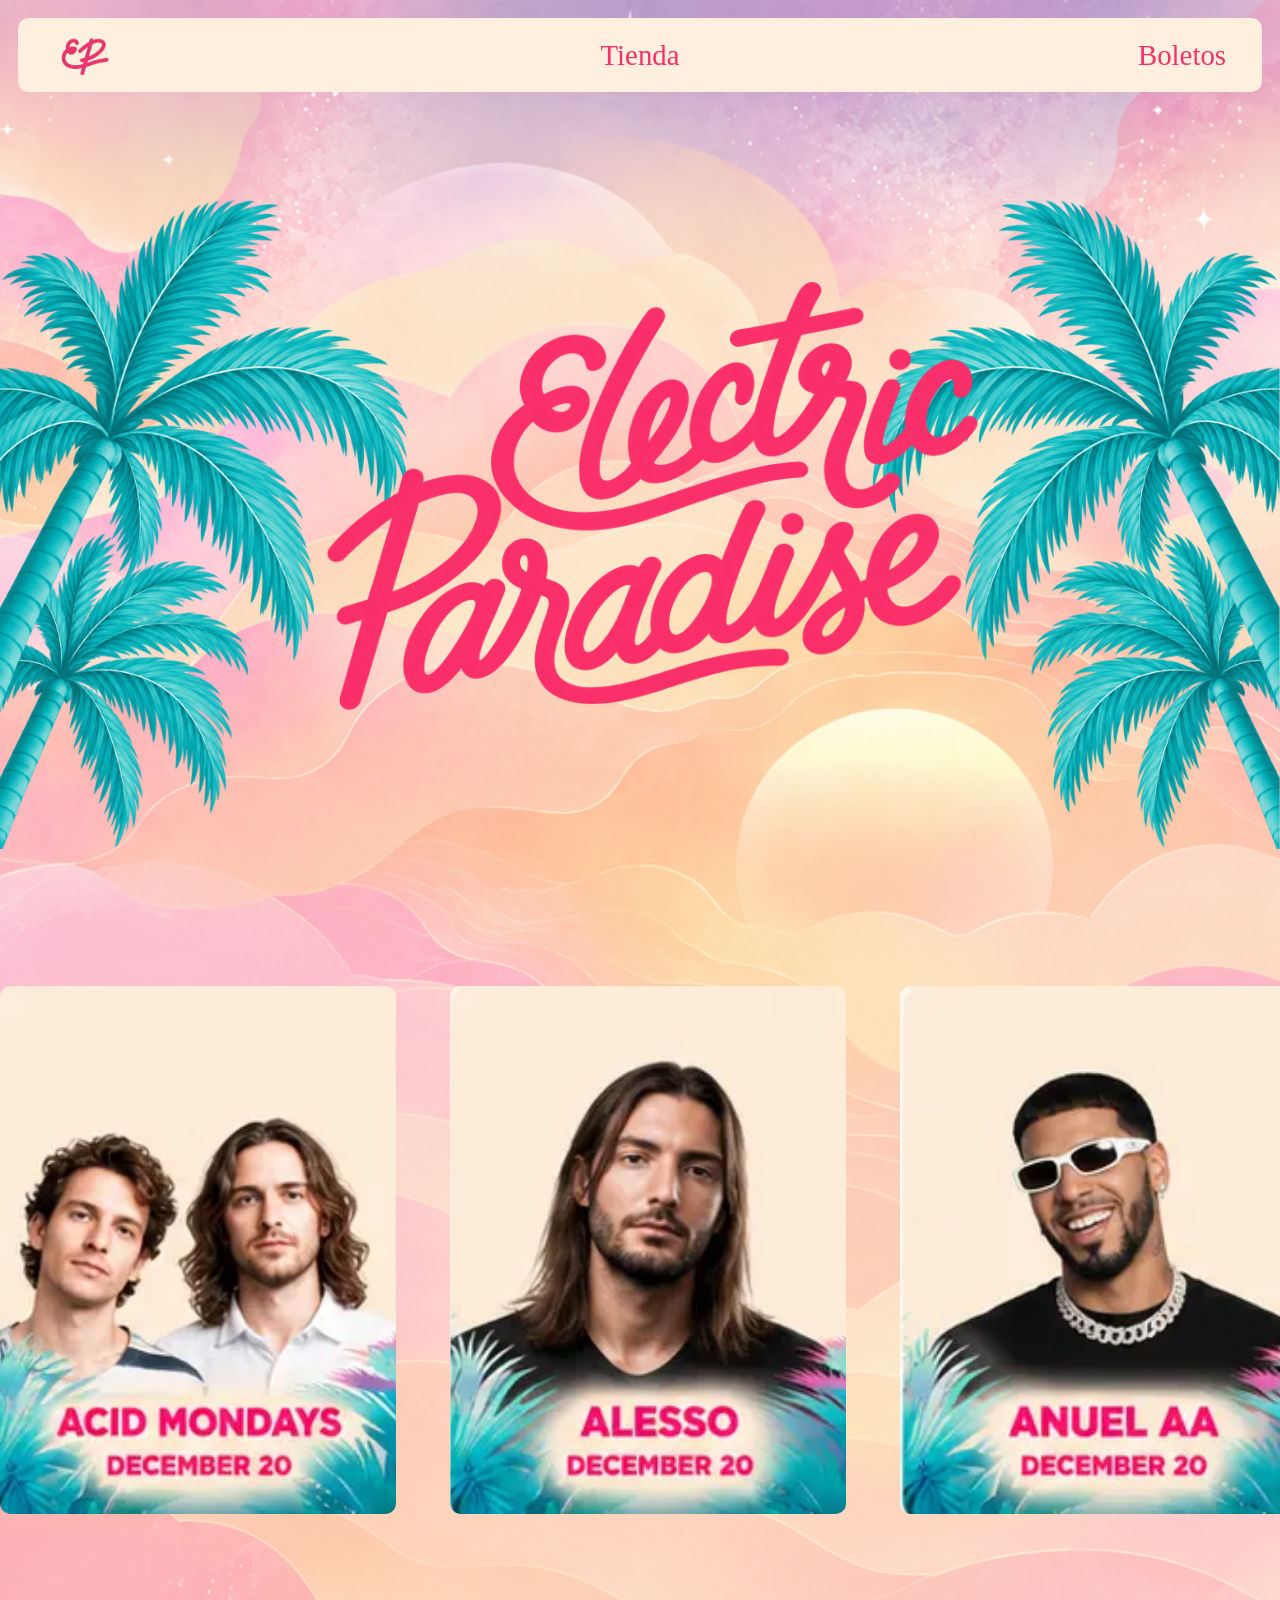
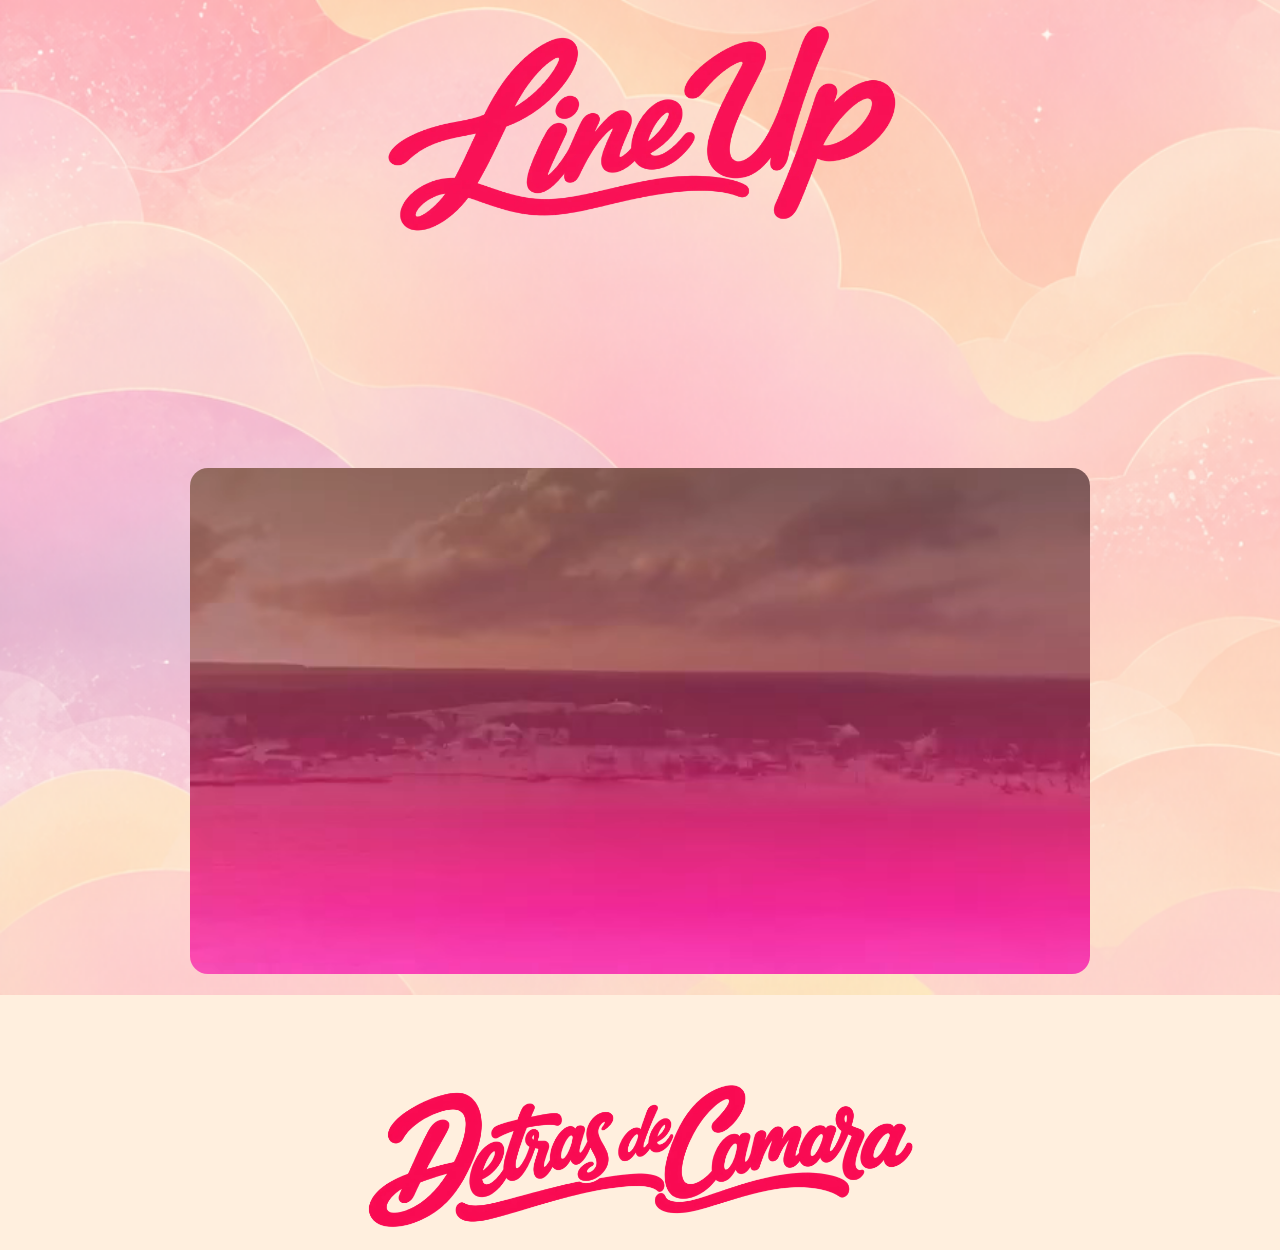
==== index.html @ 41ca97d3 "centre mas el navbar" ====
<!DOCTYPE html>
<html lang="en">
<head>
    <meta charset="UTF-8">
    <meta name="viewport" content="width=device-width, initial-scale=1.0">
    <title>Home</title>
    <link rel="stylesheet" href="CSS/style.css">
</head>
<body>

    <!-- FONDO -->
     <img class="fondo" src="MEDIA/IMG/Fondo-largo_E.P..webp" alt="">

    <!-- NAVBAR -->
    <header>
        <!-- LOGO -->
         <a class="ILOGO" href="#">
            <img src="MEDIA/IMG/Isologo_E.P.webp" alt="Electric Paradise">
         </a>

         <nav>
            <ul>
                <li class="centro"><a href="tienda.html">Tienda</a></li>
                <li><a href="#">Boletos</a></li>
            </ul>
         </nav>
    </header>

    <main>
        <section class="HERO">
            <img class="palmera izquierda" src="MEDIA/IMG/Palmeritas_hero.webp" alt="">
            <img class="palmera derecha" src="MEDIA/IMG/Palmeritas_hero.webp" alt="">
            <h1>
                <img src="MEDIA/IMG/Logo_E.P..webp" alt="">
            </h1>
        </section>
        
        <!-- CARRUSEL DE ARTISTAS -->
        <section class="carrusel">
            <div class="cinta">
                <img src="MEDIA/IMG/Artistas/Acid_Mondays.webp" alt="">
                <img src="MEDIA/IMG/Artistas/Alesso.webp" alt="">
                <img src="MEDIA/IMG/Artistas/Anuel_AA.webp" alt="">
                <img src="MEDIA/IMG/Artistas/Davide_Squillace.webp" alt="">
                <img src="MEDIA/IMG/Artistas/Maluma.webp" alt="">
        
                <img src="MEDIA/IMG/Artistas/Acid_Mondays.webp" alt="">
                <img src="MEDIA/IMG/Artistas/Alesso.webp" alt="">
                <img src="MEDIA/IMG/Artistas/Anuel_AA.webp" alt="">
                <img src="MEDIA/IMG/Artistas/Davide_Squillace.webp" alt="">
                <img src="MEDIA/IMG/Artistas/Maluma.webp" alt="">
            </div>
        </section>

        <section class="line-up">
            <h2>
                <img class="titulo" src="MEDIA/IMG/Line-Up_E.P..webp" alt="">
            </h2>
        </section>

        <div class="detras">
            <video autoplay muted loop playsinline src="MEDIA/VID/Detras_Camara.webm"></video>
        </div>

        <div class="DetrasCamara">
            <h2>
                <img class="titulo" src="MEDIA/IMG/Detras de camara_E.webp" alt="">
            </h2>
        </div>

    </main>

    <footer>

    </footer>



    
</body>
</html>
---- CSS/style.css ----
* {
    margin: 0;
    padding: 0;
    box-sizing: border-box;
    font-size: 18px;
}


@font-face {
    font-family: Chewy;
    src: url(/Users/gabrielaalvarez/Desktop/WEB/Electric_Paradise/TIPO/Chewy-Regular.ttf);
}

:root {
    --color-principal: #F9306A;
    --color-selec: #D30540;
    --color-fondo: #FFEFDE;
    --color-segundo: #CFEDDE;
    --color-tercer: #5EB6B4;
    --tipo-texto: Chewy;
    --espacio: 7rem;
}

body {
    background-color: var(--color-fondo);
}

/* NAVBAR */

a {
    text-decoration: none;
}

ul {
    list-style: none;
}

header {
    display: flex;
    justify-content: space-between;
    align-items: center;
    padding: 0.4rem 2rem;
    background-color: var(--color-fondo);
    border-radius: 0.6rem;
    margin: 1rem;
    position: relative;
    z-index: 10;
}

.ILOGO img {
    width: 60px;
    height: auto;
    display: block;
    transition: 0.3s;
}

.ILOGO:hover img {
    transform: scale(1.1);
}


nav ul {
    display: flex;
}

.centro {
    position: absolute;
    left: 50%;
    transform: translateX(-50%);
}


nav a {
    font-family: var(--tipo-texto);
    color: var(--color-principal);
    font-size: 1.6rem;
    transition: 0.3s;
}


nav a:hover {
    color: var(--color-selec);
}

/* HOME */

/* FONDO */

.fondo {
    position: absolute;
    top: 0;
    left: 0;
    width: 100%;
    height: auto;
    z-index: -1;
}

/* HERO */


/* logo */
.HERO {
    position: relative;
    padding: 8rem 1rem;
}

.HERO h1 {
    position: relative;
    z-index: 2;
}

.HERO img {
    display: block;
    width: 40rem;
    max-width: 100%;
    height: auto;
    margin: 0 auto;
    transition: 0.3s;

}

.HERO h1 img:hover {
    transform: scale(1.1);
}

/* palmeras */
.HERO .palmera {
    position: absolute;
    top: 5rem;
    width: 32%;
    height: auto;
    pointer-events: none;
    z-index: 0;
}

.izquierda {
    left: 0;
}

.derecha {
    right: 0;
    transform: scaleX(-1);
}

/* CARRUSEL */

.carrusel {
    overflow: hidden;
    padding: 6rem 0;
}

.cinta {
    display: flex;
    width: max-content;
    animation: girar 30s linear infinite;
}

.cinta img {
    width: 22rem;
    aspect-ratio: 3 / 4;
    object-fit: cover;
    border-radius: 0.6rem;
    margin-right: 3rem;
    transition: transform 0.3s ease, box-shadow 0.3s ease;
    cursor: pointer;
}

.cinta img:hover {
    transform: scale(1.1);
    box-shadow: 0 0.8rem 1.5rem rgba(0, 0, 0, 0.25);
    position: relative;
    z-index: 1;
}


@keyframes girar {
    from {
        transform: translateX(0);
    }
    to {
        transform: translateX(-50%);
    }
}

/* LINE-UP */

.lineup {
    padding: 4rem 2rem;
}

.titulo {
    display: block;
    width: 31rem;
    max-width: 100%;
    height: auto;
    margin: 0 auto;
}

/* DETRAS DE CAMARA */

.detras {
    display: flex;
    padding-top: 13rem;
    justify-content: center;
}

.detras video {
    width: 50rem;
    border-radius: 1rem;
    object-fit: cover;

}

.DetrasCamara {
    padding-top: 5rem;
}

/* TIENDA */

.degradado {
    position: relative;
    overflow: hidden;
    background: linear-gradient(
        to bottom,
        var(--color-fondo) 0%,
        var(--color-segundo) 20%,
        var(--color-tercer) 100%
    );
    padding: 22rem 2rem 8rem;

}

.HERO-tienda {
    padding: 9rem 1rem 0rem;
}

.HERO-tienda img {
    display: block;
    width: 50rem;
    max-width: 100%;
    height: auto;
    margin: 0 auto;
}


/* GALERIA DE PRODUCTOS */

.productos {
    /* padding-top: 15rem; */
}

.galeria {
    display: flex;
    flex-wrap: wrap;
    gap: var(--espacio);
    max-width: 65rem;
    margin: 0 auto;
    position: relative;
    z-index: 1;
    padding-top: 7rem;
}

.galeria img {
    width: calc((100% - var(--espacio)) / 2);
    aspect-ratio: 1 / 1;
    object-fit: contain;
    background-color: white;
    padding: 0.5rem;
    border-radius: 0.6rem;
    transition: transform 0.3s ease, box-shadow 0.3s ease;
}

.galeria img:hover {
    transform: scale(1.05);
    box-shadow: 0 0.8rem 1.5rem rgba(0, 0, 0, 0.2);
}

.espuma {
    position: absolute;
    top: 0;
    left: 0;
    width: 100%;
    height: auto;
    transform: rotate(-4deg) scale(1.3);
    animation: olas 2.5s ease-in-out infinite alternate;
}

@keyframes olas {
    from {
        transform: translateY(0) rotate(-4deg) scale(1.3);
    }
    to {
        transform: translateY(4rem) rotate(-4deg) scale(1.3);
    }
}

.burbuja {
    position: absolute;
    height: auto;
    z-index: 2;
    pointer-events: none;
    animation: latir 0.5s ease-in-out infinite alternate;
}

@keyframes latir {
    from {
        transform: scale(1);
    }
    to {
        transform: scale(1.1);
    }
}

.grande { width: 8rem; }
.chica  { width: 4rem; }
.mini   { width: 3rem; }

.b1  { top: 15%; left: 3%; }
.b2  { top: 25%; left: 39%; }
.b3  { top: 29%; left: 50%; }
.b4  { top: 45%; left: 5%; }
.b5  { top: 43%; left: 87%; }
.b6  { top: 59%; left: 42%; }
.b7  { top: 61%; left: 19%; }
.b8  { top: 62%; left: 5%; }
.b9  { top: 79%; left: 75%; }
.b10 { top: 80%; left: 84%; }
.b11 { top: 94%; left: 5%; }
.b12 { top: 96%; left: 19%; }
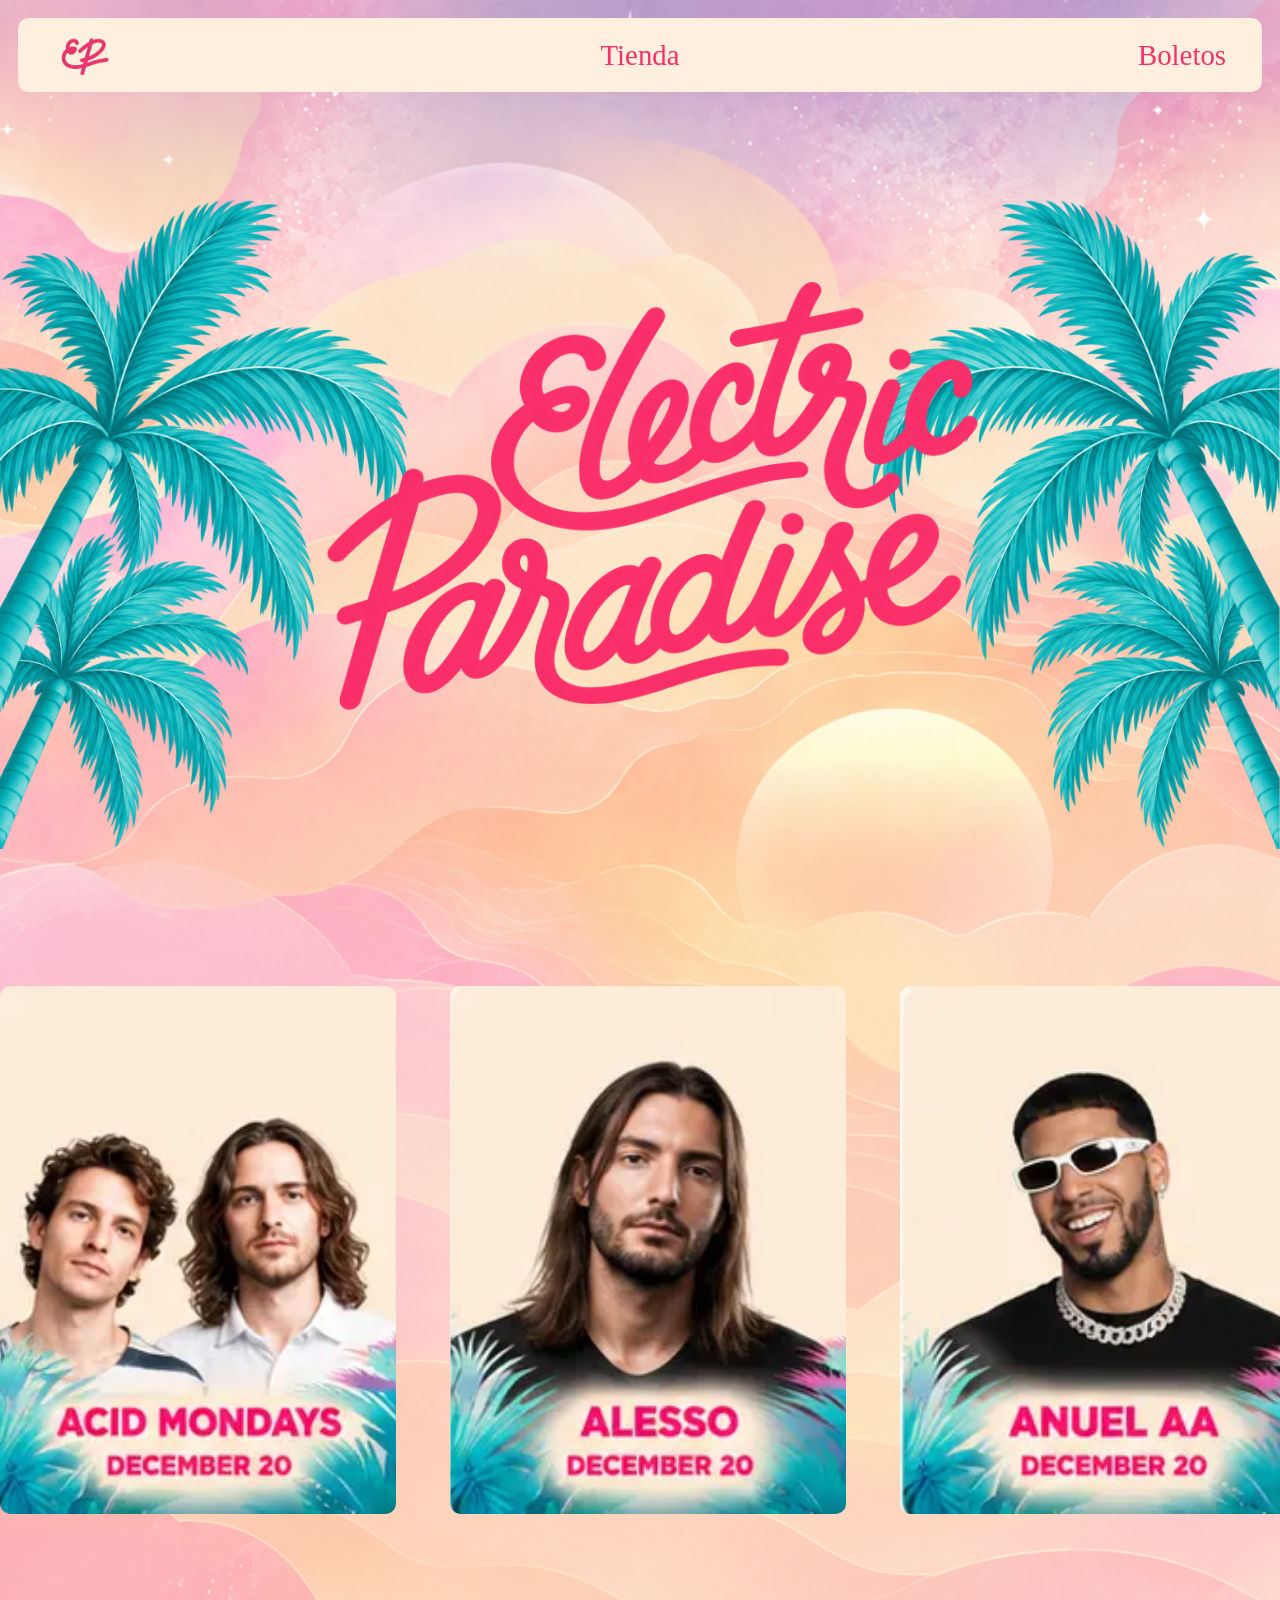
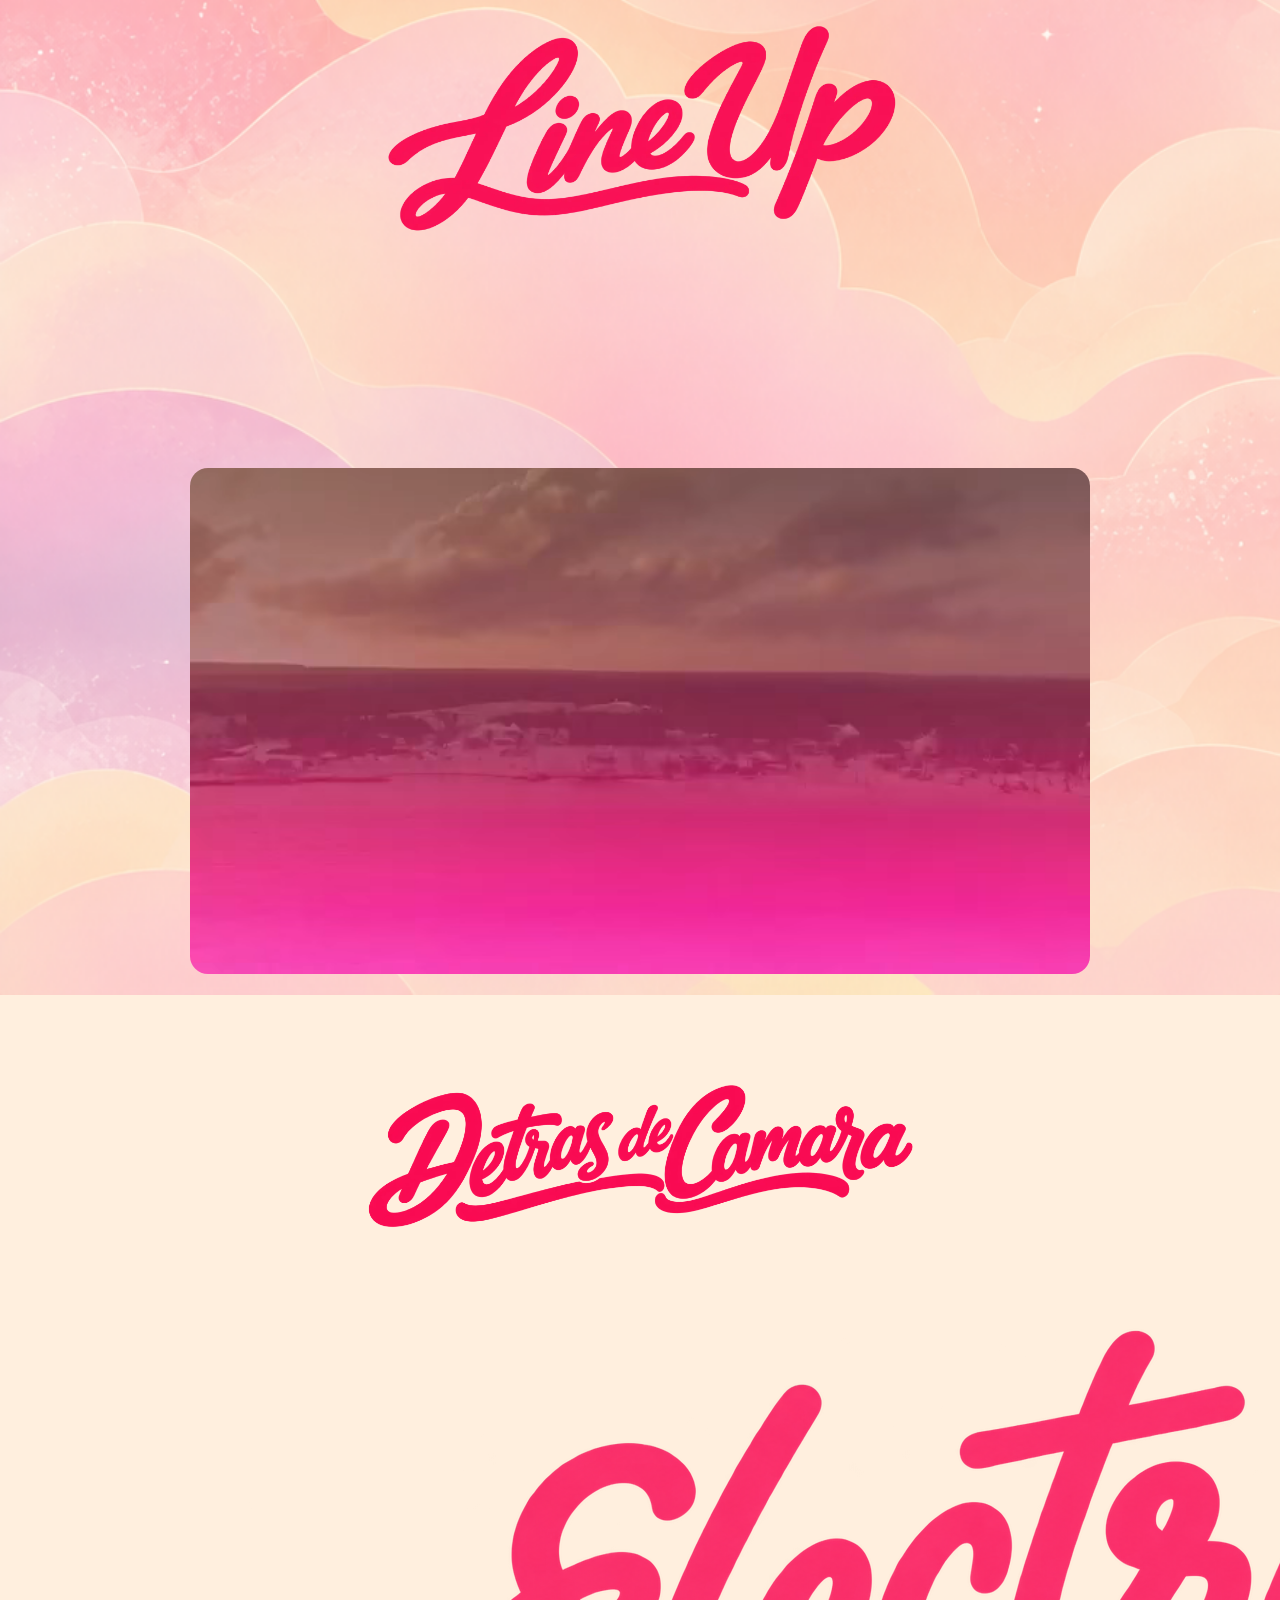
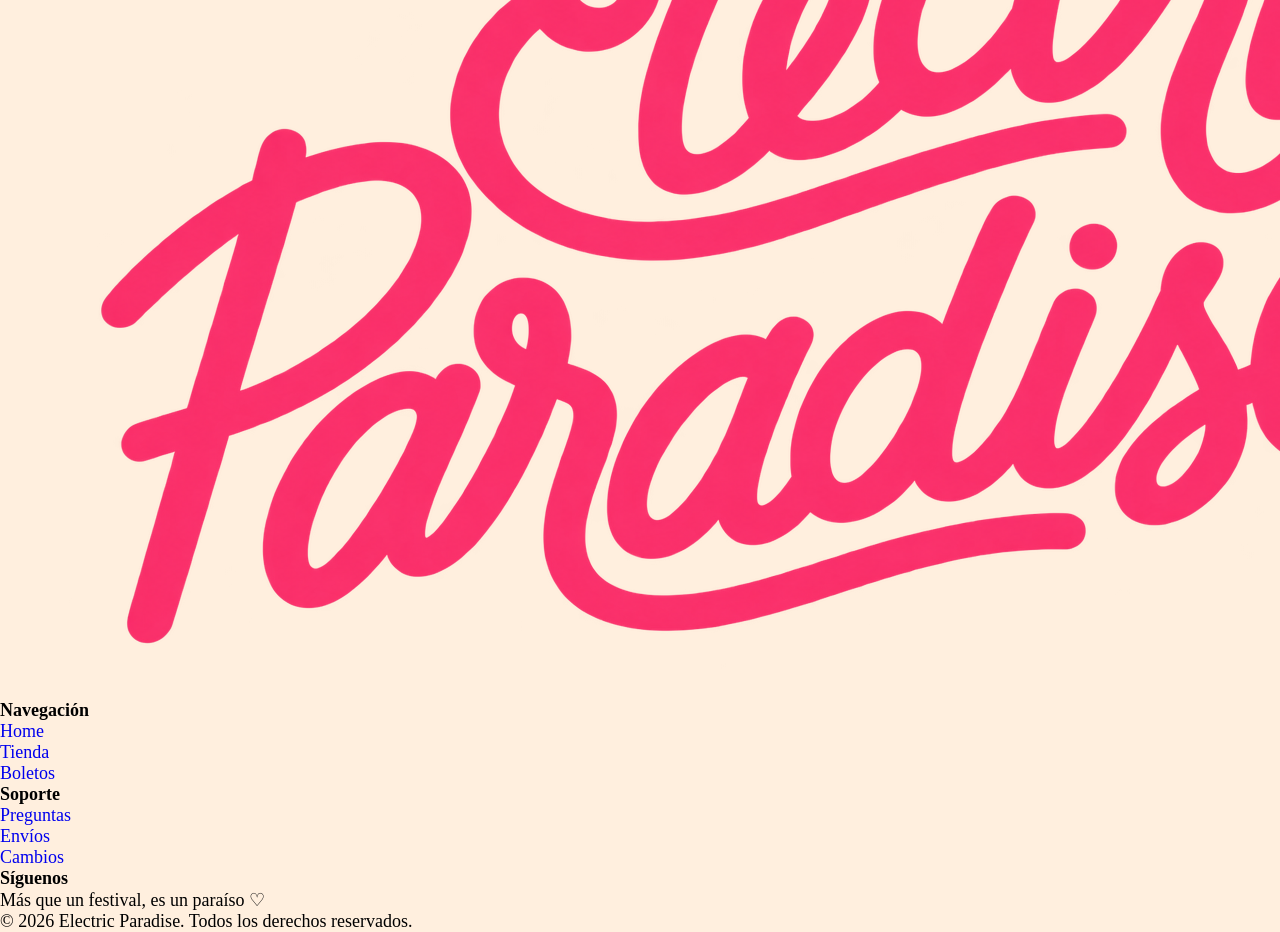
==== commit e07d90e4: "html del footer" ====
--- a/index.html
+++ b/index.html
@@ -70,8 +70,47 @@
 
     </main>
 
+    <!-- FOOTER -->
     <footer>
+        <div class="footer-p">
+            <img class="palmera izquierda" src="MEDIA/IMG/Palmera.webp" alt="">
+            <img class="palmera derecha" src="MEDIA/IMG/Palmera.webp" alt="">
 
+            <div class="footer-cont">
+                <img class="footer-logo" src="MEDIA/IMG/Logo_E.P..webp" alt="Electric Paradise">
+
+                <div class="columna">
+                    <h3>Navegación</h3>
+                    <ul>
+                        <li><a href="index.html">Home</a></li>
+                        <li><a href="tienda.html">Tienda</a></li>
+                        <li><a href="#">Boletos</a></li>
+                    </ul>
+                </div>
+
+                <div class="columna">
+                    <h3>Soporte</h3>
+                    <ul>
+                        <li><a href="#">Preguntas</a></li>
+                        <li><a href="#">Envíos</a></li>
+                        <li><a href="#">Cambios</a></li>
+                    </ul>
+                </div>
+
+                <div class="columna">
+                    <h3>Síguenos</h3>
+                    <div class="redes">
+                        <a href="#" aria-label="Instagram"></a>
+                        <a href="#" aria-label="TikTok"></a>
+                        <a href="#" aria-label="Facebook"></a>
+                        <a href="#" aria-label="YouTube"></a>
+                    </div>
+                    <p class="frase">Más que un festival, es un paraíso ♡</p>
+                </div>
+            </div>
+        </div>
+
+        <p class="copyright">© 2026 Electric Paradise. Todos los derechos reservados.</p>
     </footer>
 
 
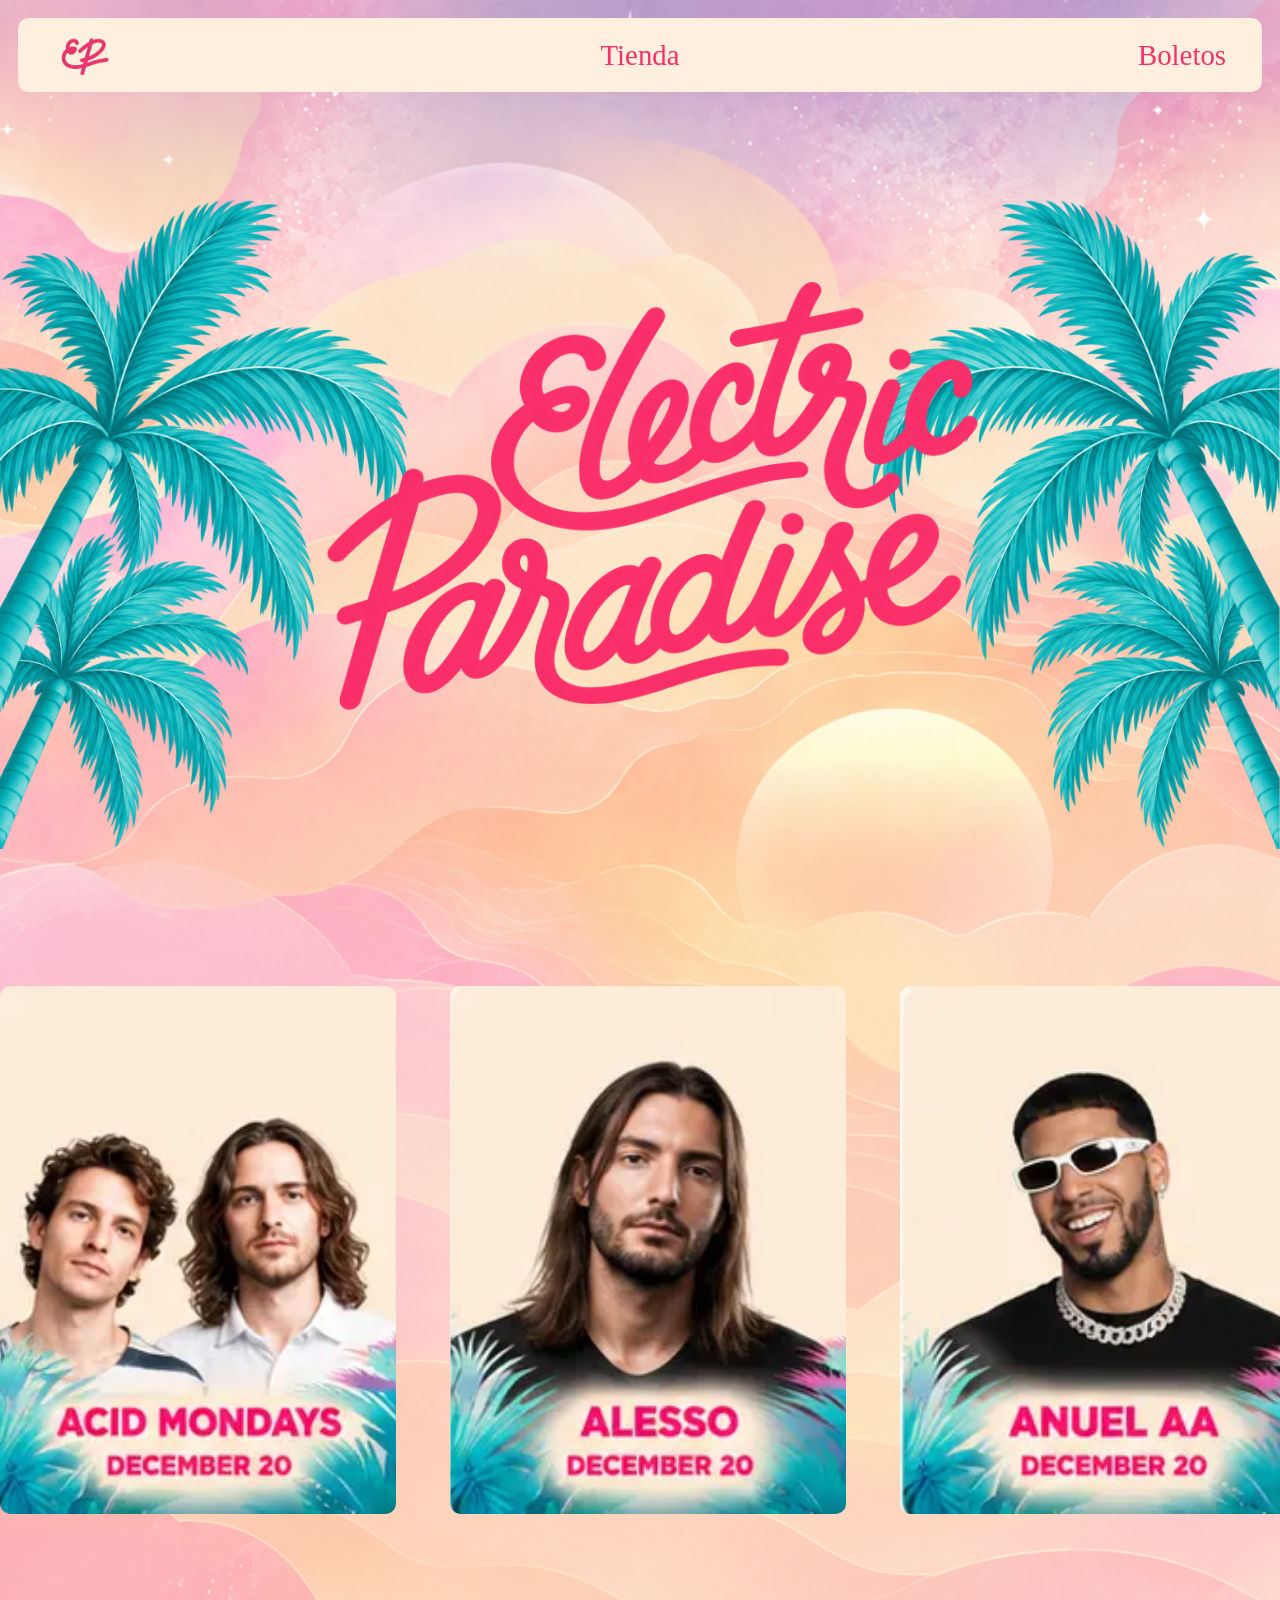
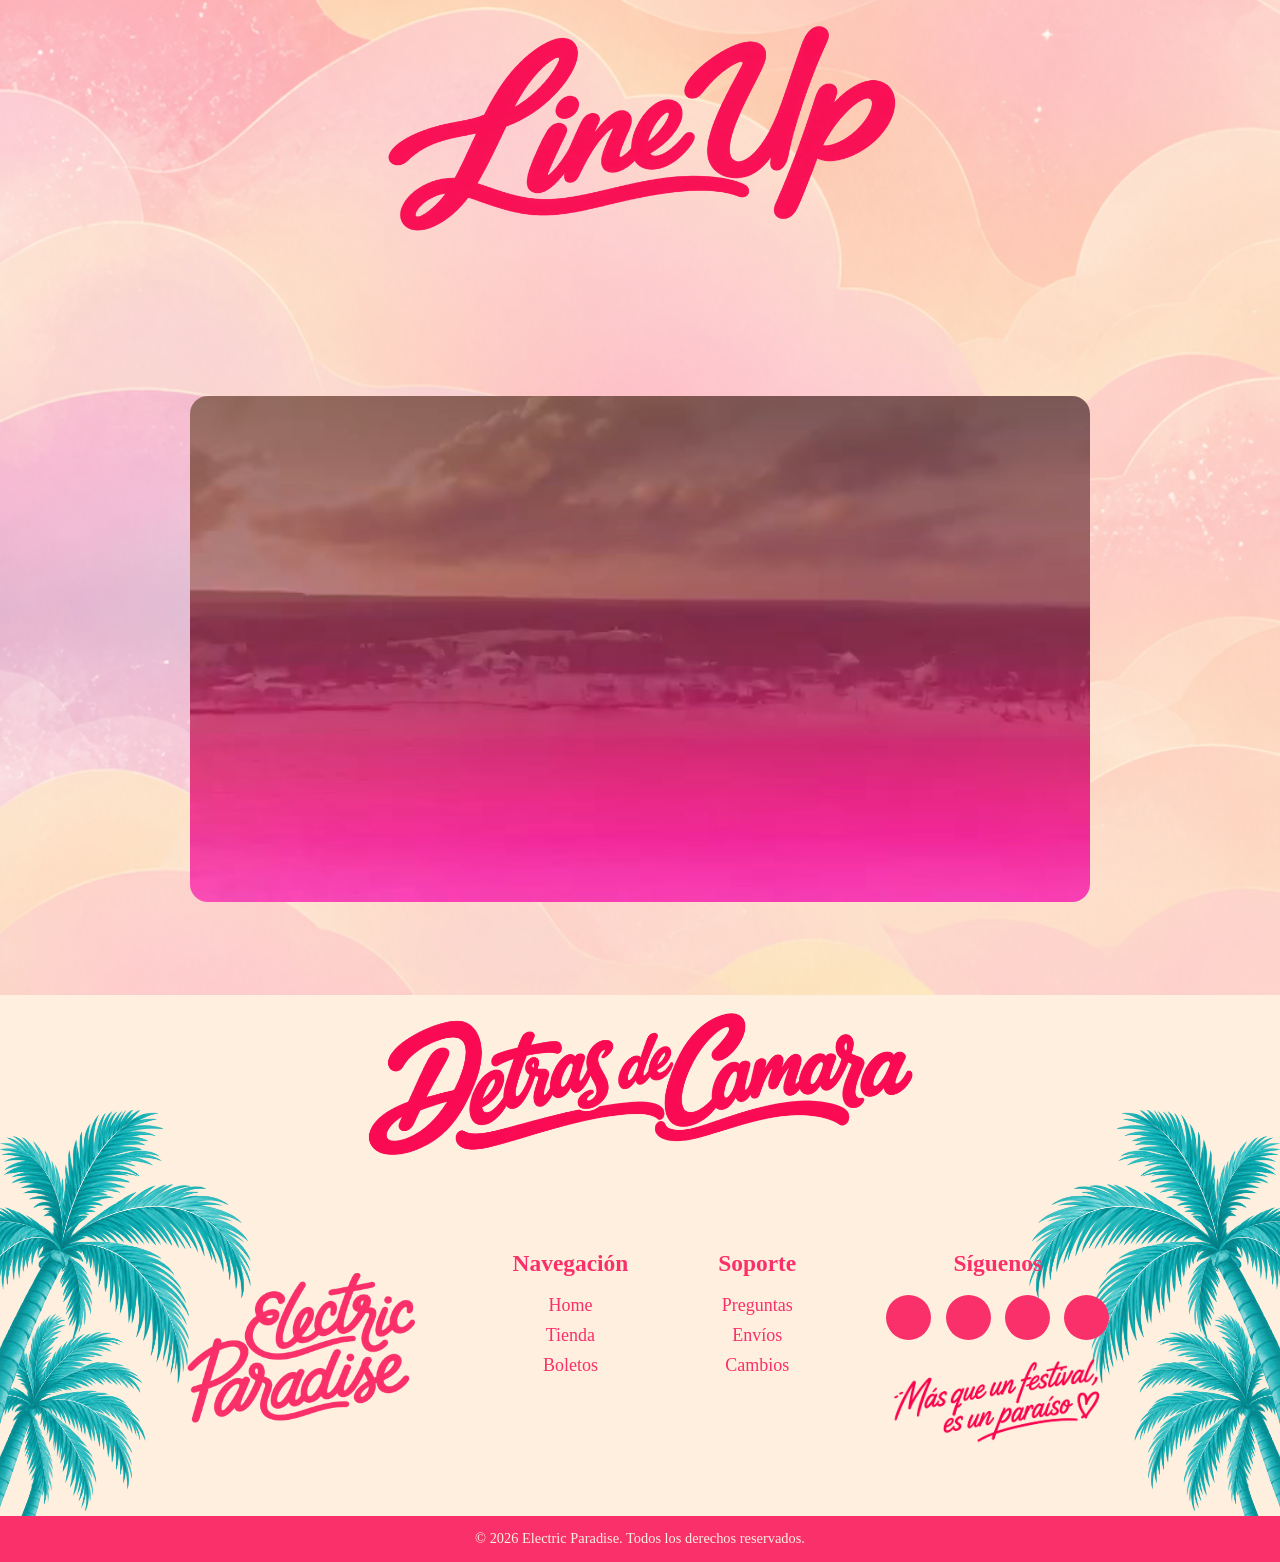
==== commit a21dc462: "Fin del footer" ====
--- a/index.html
+++ b/index.html
@@ -73,8 +73,8 @@
     <!-- FOOTER -->
     <footer>
         <div class="footer-p">
-            <img class="palmera izquierda" src="MEDIA/IMG/Palmera.webp" alt="">
-            <img class="palmera derecha" src="MEDIA/IMG/Palmera.webp" alt="">
+            <img class="palmera izquierda" src="MEDIA/IMG/Palmeritas_footer.webp" alt="">
+            <img class="palmera derecha" src="MEDIA/IMG/Palmeritas_footer.webp" alt="">
 
             <div class="footer-cont">
                 <img class="footer-logo" src="MEDIA/IMG/Logo_E.P..webp" alt="Electric Paradise">
@@ -100,12 +100,12 @@
                 <div class="columna">
                     <h3>Síguenos</h3>
                     <div class="redes">
-                        <a href="#" aria-label="Instagram"></a>
-                        <a href="#" aria-label="TikTok"></a>
-                        <a href="#" aria-label="Facebook"></a>
-                        <a href="#" aria-label="YouTube"></a>
+                        <a href="MEDIA/IMG/Iconos_E.P./Instagram.webp" aria-label="Instagram"></a>
+                        <a href="MEDIA/IMG/Iconos_E.P./TikTok.webp" aria-label="TikTok"></a>
+                        <a href="MEDIA/IMG/Iconos_E.P./Spotify.webp" aria-label="Spotify"></a>
+                        <a href="MEDIA/IMG/Iconos_E.P./YouTube.webp" aria-label="YouTube"></a>
                     </div>
-                    <p class="frase">Más que un festival, es un paraíso ♡</p>
+                    <img class="frase" src="MEDIA/IMG/Footer_frase.webp" alt="Más que un festival, es un paraíso">
                 </div>
             </div>
         </div>
--- a/CSS/style.css
+++ b/CSS/style.css
@@ -200,7 +200,7 @@
 
 .detras {
     display: flex;
-    padding-top: 13rem;
+    padding-top: 9rem;
     justify-content: center;
 }
 
@@ -213,6 +213,111 @@
 
 .DetrasCamara {
     padding-top: 5rem;
+}
+
+/* FOOTER */
+
+.footer-p {
+    position: relative;
+    background-color: var(--color-fondo);
+}
+
+footer .palmera {
+    position: absolute;
+    bottom: 0;
+    width: 20%;
+    height: auto;
+    pointer-events: none;
+}
+
+.footer-cont {
+    position: relative;
+    z-index: 1;
+    display: flex;
+    justify-content: center;
+    align-items: flex-start;
+    gap: 5rem;
+    padding: 4rem 2rem;
+}
+
+.footer-logo {
+    width: 14rem;
+    height: auto;
+    align-self: center;
+}
+
+.columna {
+    text-align: center;
+}
+
+.columna h3 {
+    font-family: var(--tipo-texto);
+    color: var(--color-principal);
+    font-size: 1.3rem;
+    margin-bottom: 1rem;
+}
+
+.columna ul {
+    display: flex;
+    flex-direction: column;
+    gap: 0.5rem;
+}
+
+.columna a {
+    font-family: var(--tipo-texto);
+    color: var(--color-principal);
+    font-size: 1rem;
+    transition: 0.3s;
+}
+
+.columna a:hover {
+    color: var(--color-selec);
+}
+
+/* REDES */
+
+.redes {
+    display: flex;
+    justify-content: center;
+    gap: 0.8rem;
+    margin-bottom: 1rem;
+}
+
+.redes a {
+    display: flex;
+    justify-content: center;
+    align-items: center;
+    width: 2.5rem;
+    height: 2.5rem;
+    border-radius: 50%;
+    background-color: var(--color-principal);
+    transition: transform 0.3s ease;
+}
+
+.redes a:hover {
+    transform: scale(1.1);
+}
+
+.redes img {
+    width: 55%;
+    height: 55%;
+    object-fit: contain;
+}
+
+.frase {
+    display: block;
+    width: 12rem;
+    height: auto;
+    margin: 0 auto;
+}
+
+.copyright {
+    background-color: var(--color-principal);
+    color: var(--color-fondo);
+    text-align: center;
+    padding: 0.8rem;
+    font-family: var(--tipo-texto);
+    font-size: 0.8rem;
 }
 
 /* TIENDA */
@@ -331,3 +436,4 @@
 
 
 
+
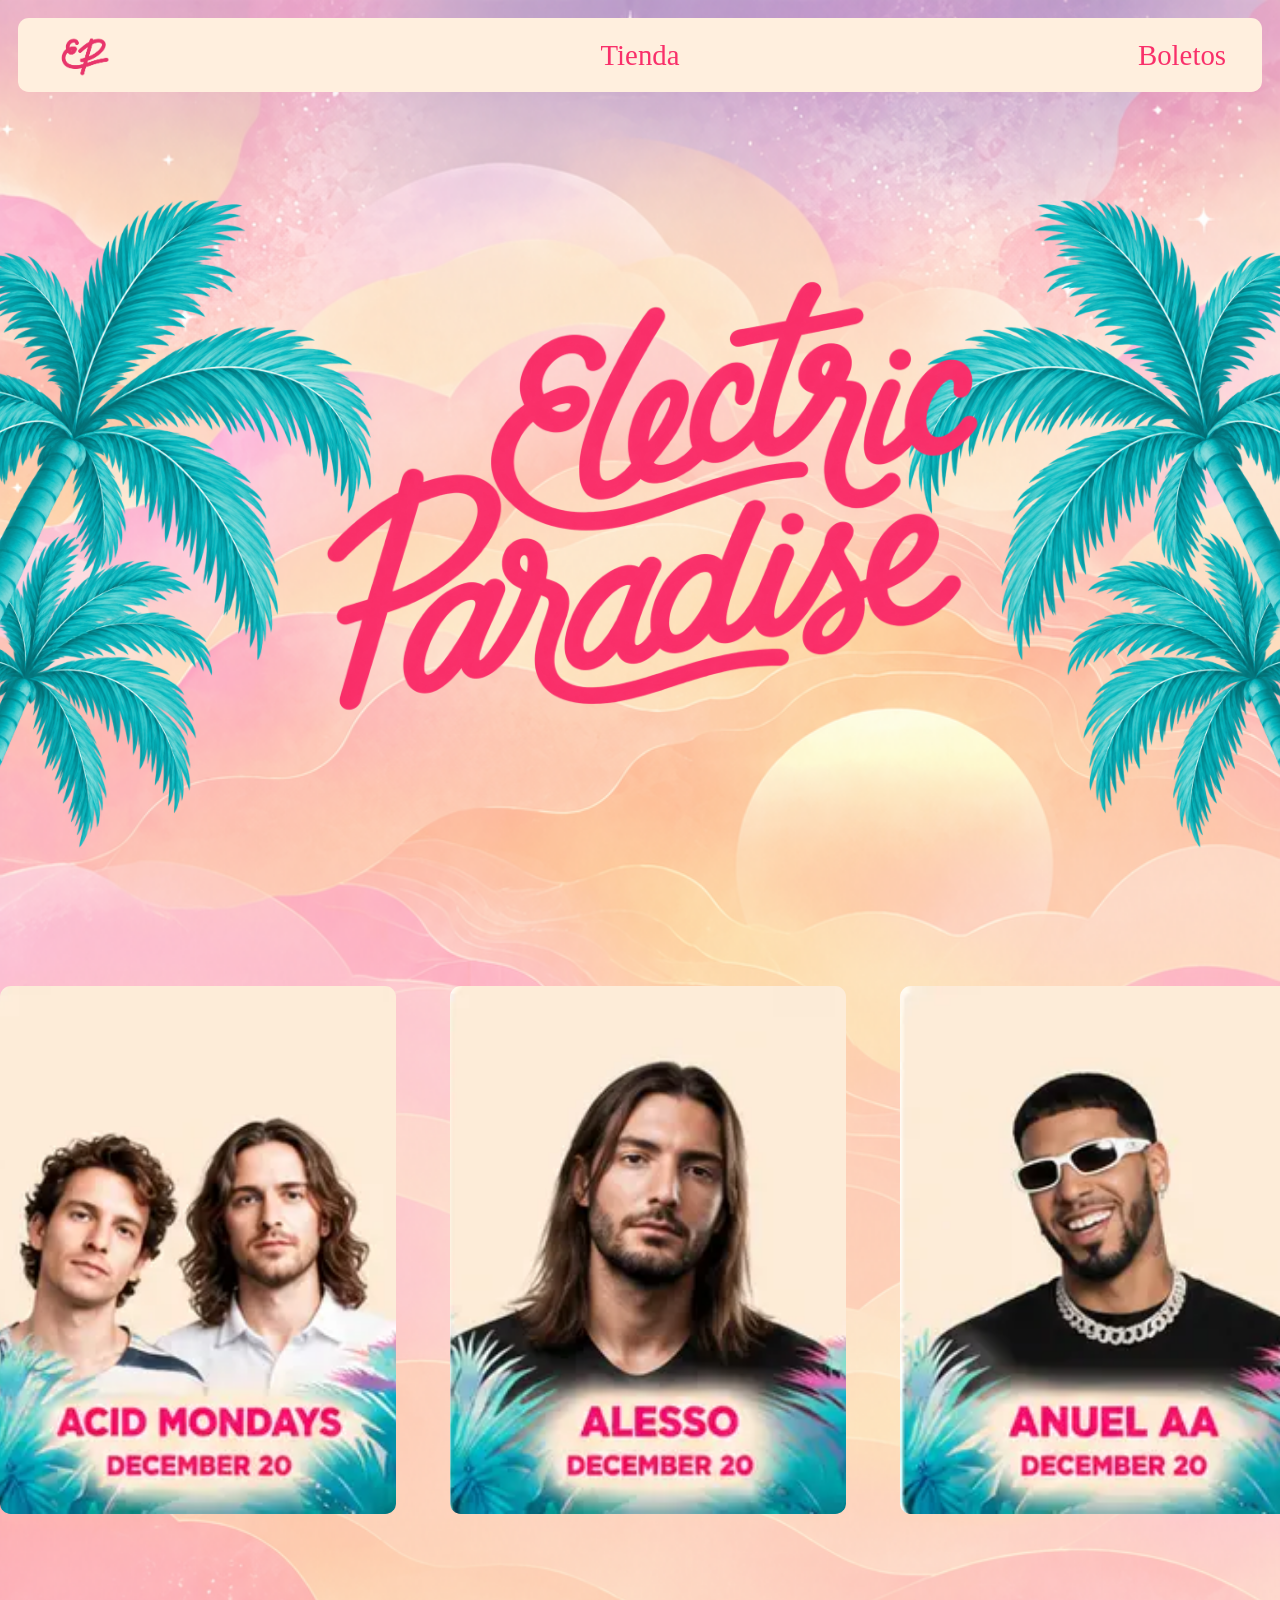
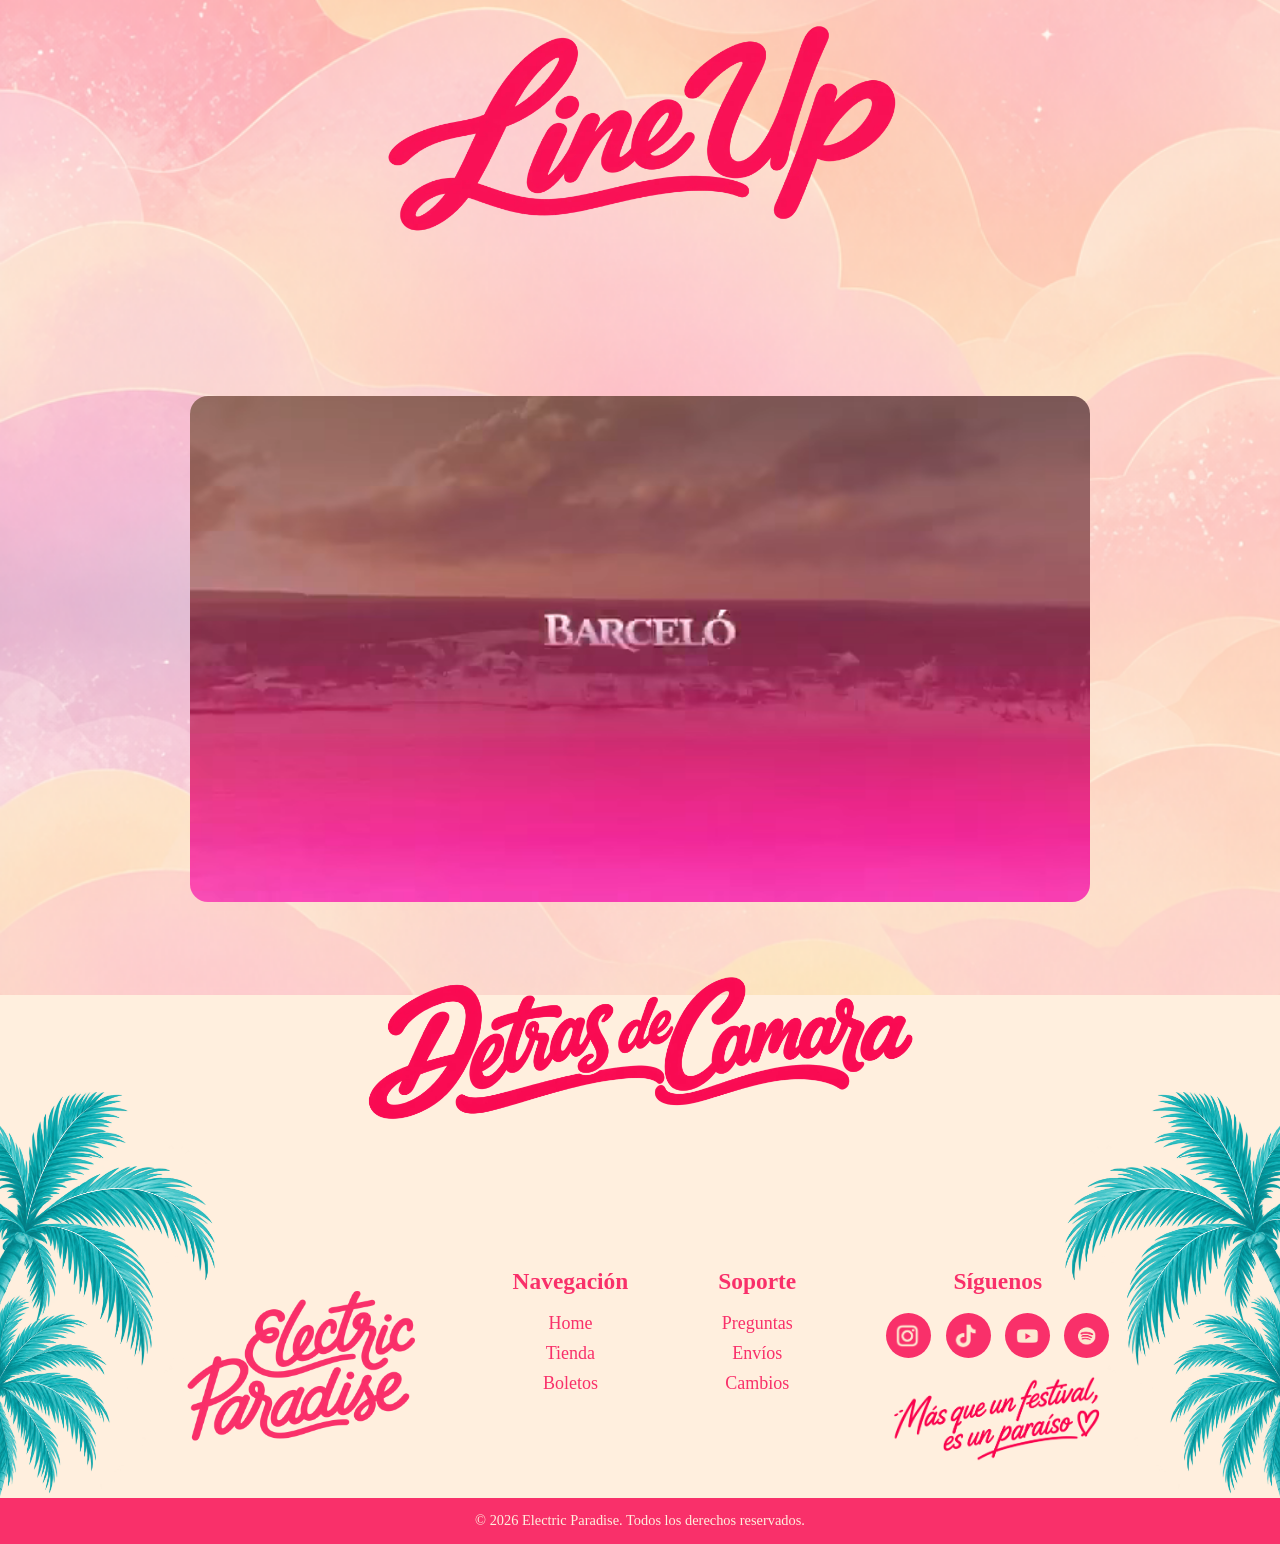
==== commit 7d15ff13: "creacion del html" ====
--- a/index.html
+++ b/index.html
@@ -21,7 +21,7 @@
          <nav>
             <ul>
                 <li class="centro"><a href="tienda.html">Tienda</a></li>
-                <li><a href="#">Boletos</a></li>
+                <li><a href="boletos.html">Boletos</a></li>
             </ul>
          </nav>
     </header>
@@ -100,10 +100,18 @@
                 <div class="columna">
                     <h3>Síguenos</h3>
                     <div class="redes">
-                        <a href="MEDIA/IMG/Iconos_E.P./Instagram.webp" aria-label="Instagram"></a>
-                        <a href="MEDIA/IMG/Iconos_E.P./TikTok.webp" aria-label="TikTok"></a>
-                        <a href="MEDIA/IMG/Iconos_E.P./Spotify.webp" aria-label="Spotify"></a>
-                        <a href="MEDIA/IMG/Iconos_E.P./YouTube.webp" aria-label="YouTube"></a>
+                        <a href="">
+                            <img src="MEDIA/IMG/Iconos_E.P./Instagram.webp" alt="">
+                        </a>                        
+                        <a href="">
+                            <img src="MEDIA/IMG/Iconos_E.P./TikTok.webp" alt="">
+                        </a>                        
+                        <a href="">
+                            <img src="MEDIA/IMG/Iconos_E.P./YouTube.webp" alt="">
+                        </a>
+                        <a href="">
+                            <img src="MEDIA/IMG/Iconos_E.P./Spotify.webp" alt="">
+                        </a>
                     </div>
                     <img class="frase" src="MEDIA/IMG/Footer_frase.webp" alt="Más que un festival, es un paraíso">
                 </div>
--- a/CSS/style.css
+++ b/CSS/style.css
@@ -133,13 +133,37 @@
     z-index: 0;
 }
 
+/* .palmera{
+
+} */
+
 .izquierda {
-    left: 0;
+    left: -2rem;
+    animation: mecer-izq 2s ease-in-out infinite alternate;
 }
 
 .derecha {
-    right: 0;
+    right: -2rem;
     transform: scaleX(-1);
+    animation: mecer-der 2s ease-in-out infinite alternate;
+}
+
+@keyframes mecer-izq {
+    from {
+        transform: rotate(-2deg);
+    }
+    to {
+        transform: rotate(2deg);
+    }
+}
+
+@keyframes mecer-der {
+    from {
+        transform: scaleX(-1) rotate(-2deg);
+    }
+    to {
+        transform: scaleX(-1) rotate(2deg);
+    }
 }
 
 /* CARRUSEL */
@@ -212,7 +236,8 @@
 }
 
 .DetrasCamara {
-    padding-top: 5rem;
+    padding-top: 3rem;
+    padding-bottom: 3rem;
 }
 
 /* FOOTER */
@@ -237,7 +262,9 @@
     justify-content: center;
     align-items: flex-start;
     gap: 5rem;
-    padding: 4rem 2rem;
+    /* padding: 4rem 2rem; */
+    padding-top: 4rem;
+    padding-bottom: 2rem;
 }
 
 .footer-logo {
@@ -299,8 +326,8 @@
 }
 
 .redes img {
-    width: 55%;
-    height: 55%;
+    width: 75%;
+    height: 75%;
     object-fit: contain;
 }
 
@@ -321,6 +348,20 @@
 }
 
 /* TIENDA */
+
+/* HEADER */
+
+.header-tienda {
+    background-color: var(--color-principal);
+}
+
+.header-tienda nav a {
+    color: var(--color-fondo);
+}
+
+.header-tienda nav a:hover {
+    color: white;
+}
 
 .degradado {
     position: relative;
@@ -433,7 +474,18 @@
 .b11 { top: 94%; left: 5%; }
 .b12 { top: 96%; left: 19%; }
 
-
-
-
-
+/* BOLETOS */
+
+.fondo-boletos {
+    position: absolute;
+    top: 0;
+    left: 0;
+    width: 100%;
+    height: 100%;
+    z-index: -1;
+}
+
+
+
+
+
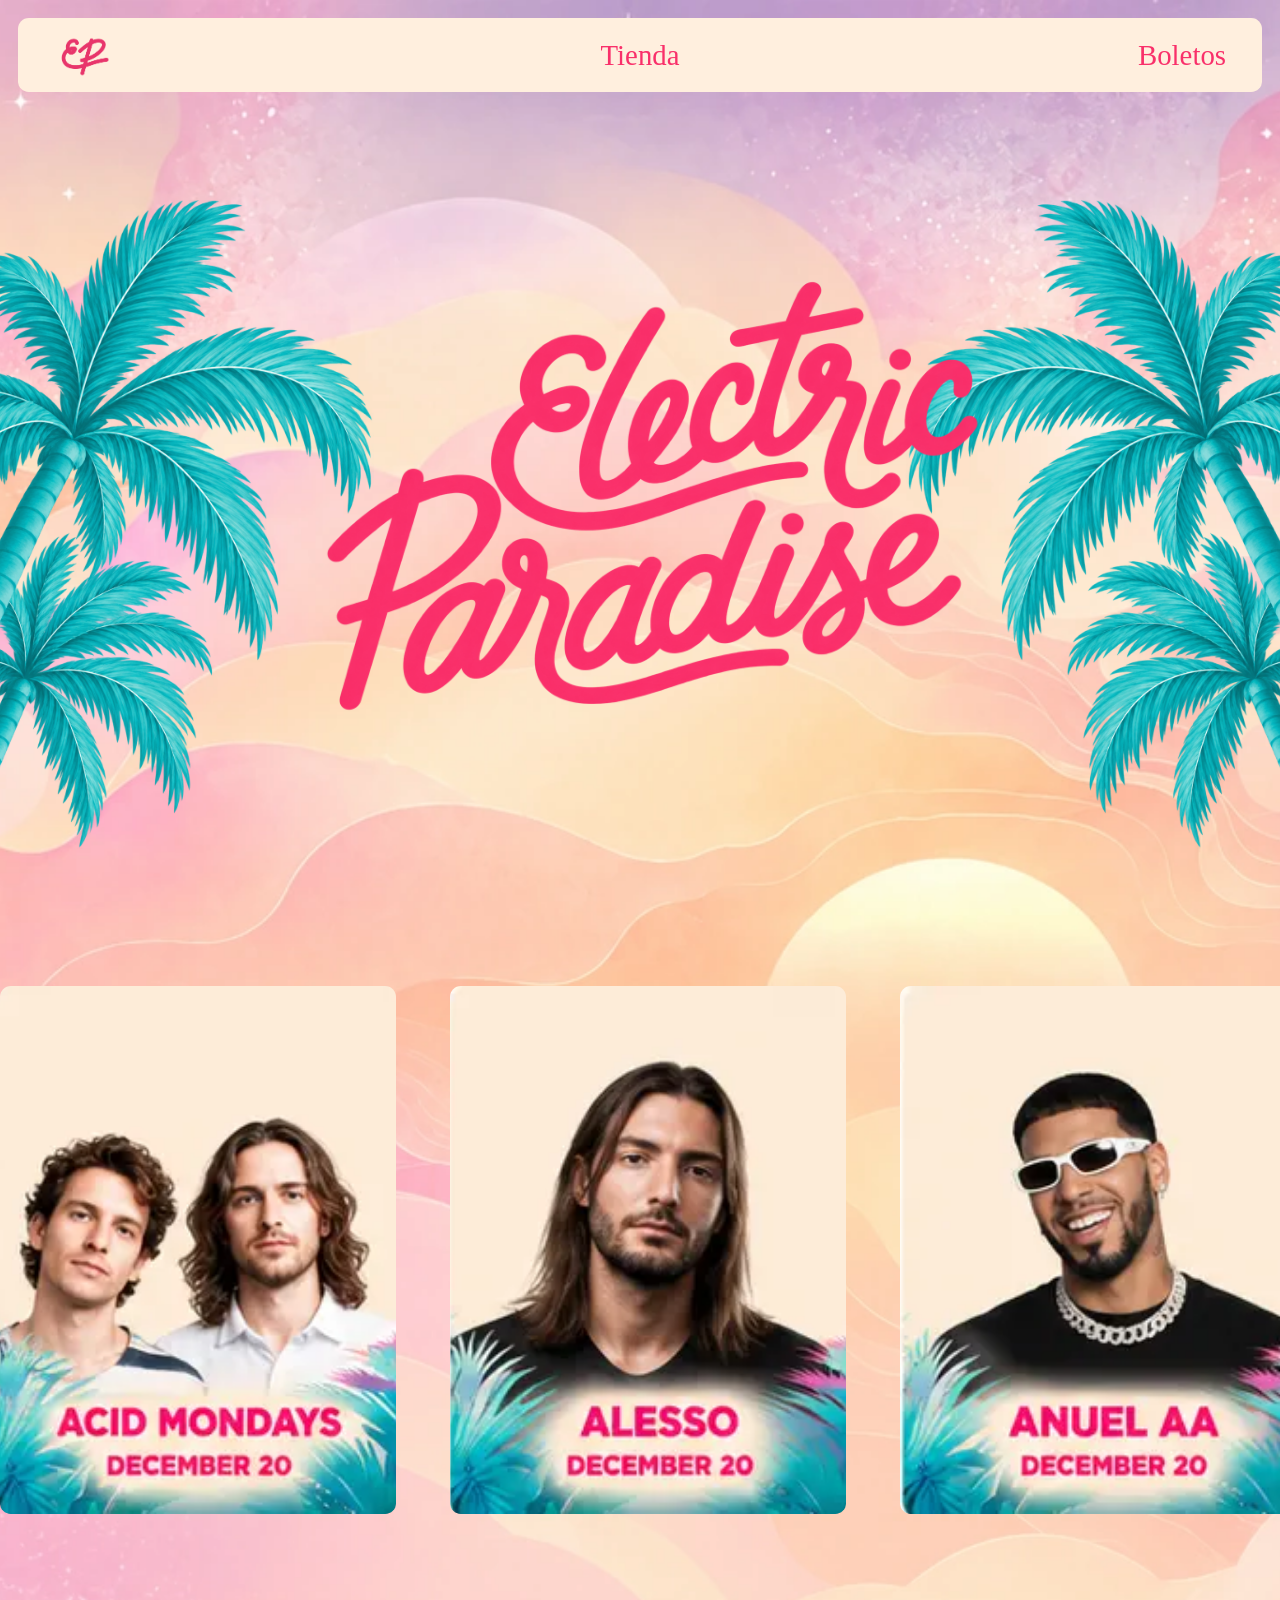
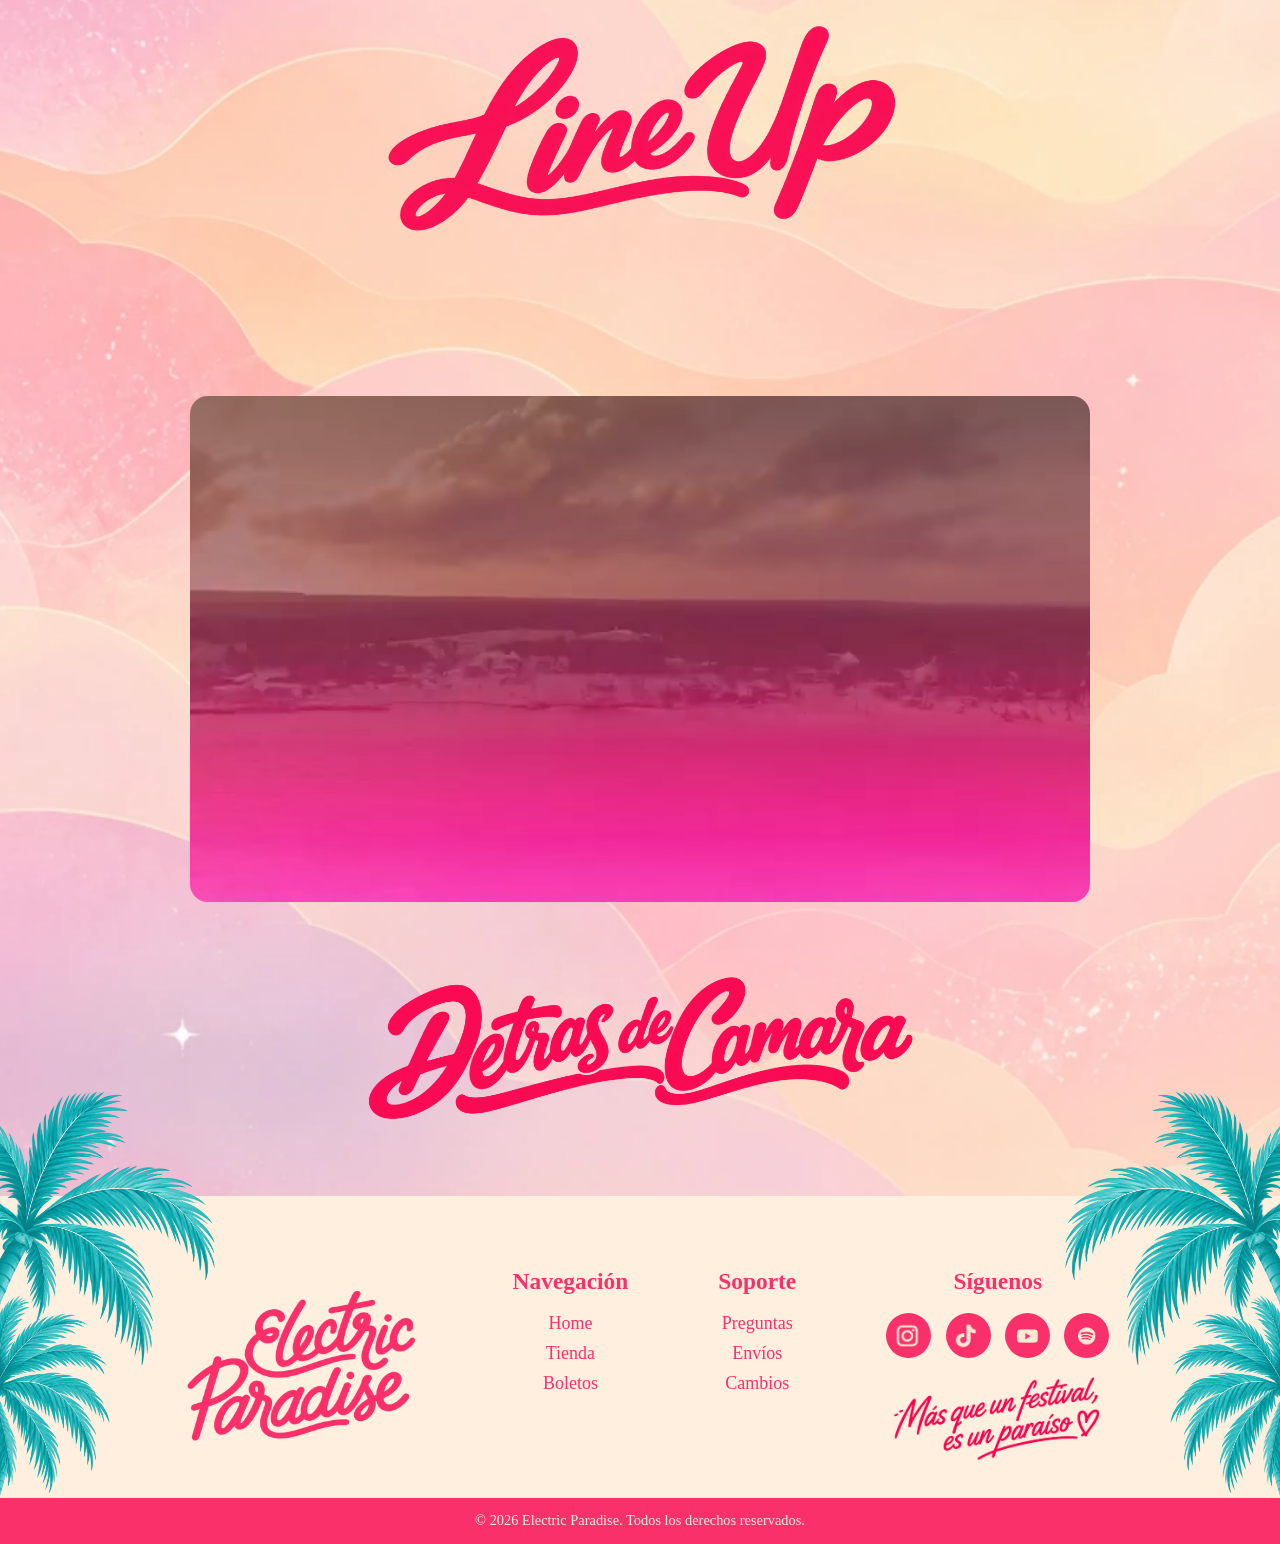
==== commit ef9718b0: "hambuerguesa en la home" ====
--- a/index.html
+++ b/index.html
@@ -24,6 +24,11 @@
                 <li><a href="boletos.html">Boletos</a></li>
             </ul>
          </nav>
+
+         <button class="hamb" id="hamb">
+            <img src="MEDIA/IMG/Icono_hamb.webp" alt="">
+         </button>
+
     </header>
 
     <main>
--- a/CSS/style.css
+++ b/CSS/style.css
@@ -22,7 +22,10 @@
 }
 
 body {
+    position: relative;
     background-color: var(--color-fondo);
+    display: flow-root;
+
 }
 
 /* NAVBAR */
@@ -82,6 +85,12 @@
     color: var(--color-selec);
 }
 
+/* HAMBURGUESA */
+
+.hamb {
+    display: none;
+}
+
 /* HOME */
 
 /* FONDO */
@@ -91,7 +100,9 @@
     top: 0;
     left: 0;
     width: 100%;
-    height: auto;
+    height: 100%;
+    object-fit: cover;
+    object-position: top center;
     z-index: -1;
 }
 
@@ -102,6 +113,7 @@
 .HERO {
     position: relative;
     padding: 8rem 1rem;
+    overflow-x: clip;
 }
 
 .HERO h1 {
@@ -230,9 +242,9 @@
 
 .detras video {
     width: 50rem;
+    max-width: 100%;
     border-radius: 1rem;
     object-fit: cover;
-
 }
 
 .DetrasCamara {
@@ -245,6 +257,7 @@
 .footer-p {
     position: relative;
     background-color: var(--color-fondo);
+    overflow-x: clip;
 }
 
 footer .palmera {
@@ -262,9 +275,9 @@
     justify-content: center;
     align-items: flex-start;
     gap: 5rem;
-    /* padding: 4rem 2rem; */
     padding-top: 4rem;
     padding-bottom: 2rem;
+    flex-wrap: wrap;
 }
 
 .footer-logo {
@@ -443,7 +456,7 @@
 .burbuja {
     position: absolute;
     height: auto;
-    z-index: 2;
+    z-index: 0;
     pointer-events: none;
     animation: latir 0.5s ease-in-out infinite alternate;
 }
@@ -476,16 +489,353 @@
 
 /* BOLETOS */
 
+.boletos {
+    display: flex;
+    align-items: center;
+    gap: 4rem;
+    max-width: 70rem;
+    margin: 0 auto;
+    padding: 5rem 0rem;
+}
+
+.mapa {
+    width: 55%;
+    height: auto;
+    border-radius: 1rem;
+}
+
+.compra {
+    width: 45%;
+}
+
 .fondo-boletos {
     position: absolute;
     top: 0;
     left: 0;
     width: 100%;
     height: 100%;
+    object-fit: cover;
+    object-position: top center;
     z-index: -1;
 }
 
-
-
-
-
+/* fechas */
+
+.fechas {
+    display: flex;
+    gap: 1rem;
+    margin-bottom: 1rem;
+}
+
+.fechas input {
+    position: absolute;
+    opacity: 0;
+}
+
+.fechas label {
+    flex: 1;
+    text-align: center;
+    padding: 1.2rem 0;
+    background-color: var(--color-fondo);
+    color: var(--color-principal);
+    font-family: var(--tipo-texto);
+    font-size: 1.6rem;
+    border-radius: 1rem;
+    cursor: pointer;
+    transition: 0.3s;
+}
+
+.fechas label:hover {
+    transform: scale(1.05);
+}
+
+.fechas input:checked + label {
+    background-color: var(--color-principal);
+    color: var(--color-fondo);
+}
+
+/* formulario */
+
+.formulario {
+    display: flex;
+    flex-direction: column;
+    gap: 1.5rem;
+    background-color: var(--color-fondo);
+    padding: 2rem;
+    border-radius: 1rem;
+}
+
+.fila {
+    display: flex;
+    gap: 1.5rem;
+}
+
+.formulario input,
+.formulario select {
+    width: 100%;
+    padding: 0.8rem 1rem;
+    background-color: transparent;
+    border: 3px solid var(--color-principal);
+    border-radius: 0.8rem;
+    color: var(--color-principal);
+    font-family: var(--tipo-texto);
+    font-size: 1rem;
+}
+
+.formulario input::placeholder {
+    color: var(--color-principal);
+}
+
+.formulario input:focus,
+.formulario select:focus {
+    outline: none;
+    border-color: var(--color-selec);
+}
+
+.tipo {
+    flex: 2;
+}
+
+.cantidad {
+    flex: 1;
+}
+
+.total {
+    text-align: center;
+    color: var(--color-principal);
+    font-family: var(--tipo-texto);
+    font-size: 1.6rem;
+}
+
+/* Boton enter */
+
+.boton {
+    display: block;
+    margin: 1.5rem auto 0;
+    padding: 0.6rem 3rem;
+    background-color: var(--color-fondo);
+    color: var(--color-principal);
+    font-family: var(--tipo-texto);
+    font-size: 1.4rem;
+    border: none;
+    border-radius: 0.8rem;
+    cursor: pointer;
+    transition: 0.3s;
+}
+
+.boton:hover {
+    background-color: var(--color-principal);
+    color: var(--color-fondo);
+}
+
+
+/* RESPONSIVE */
+
+/* ===== CELULAR ===== */
+
+@media (max-width: 600px) {
+
+    /* PARA TODO */
+    header {
+        padding: 0.4rem 1rem;
+    }
+
+    .ILOGO img {
+        width: 2rem;
+    }
+
+    nav a {
+        font-size: 0.9rem;
+    }
+
+    /* hamburguesa */
+
+    .hamb {
+        display: block;
+        background: none;
+        border: none;
+        padding: 0;
+        cursor: pointer;
+    }
+
+    .hamb img {
+        width: 2.8rem;
+        height: auto;
+        display: block;
+    }
+
+    /* menu cerrado */
+    nav {
+        display: none;
+        position: absolute;
+        top: 100%;
+        left: 0;
+        right: 0;
+        margin-top: 0.5rem;
+        padding: 1rem;
+        background-color: var(--color-fondo);
+        border-radius: 0.6rem;
+    }
+
+    /* menu abierto */
+    nav.abierto {
+        display: block;
+    }
+
+    nav ul {
+        flex-direction: column;
+        align-items: center;
+        gap: 1rem;
+    }
+
+    .centro {
+        position: static;
+        transform: none;
+    }
+
+    /* HOME */
+    .HERO {
+        padding: 15rem 1rem 15rem;
+    }
+
+    .HERO h1 img {
+        width: 86%;
+    }
+
+    .HERO .palmera {
+        width: 40%;
+        padding-top: 9rem;
+    }
+
+    .HERO .derecha {
+        right: -1rem;
+    }
+
+    .HERO .izquierda {
+        left: -1rem;
+    }
+
+    .carrusel {
+        padding: 2rem 0 3rem;
+    }
+
+    .cinta img {
+        width: 16rem;
+        margin-right: 3rem;
+    }
+
+    .lineup {
+        padding: 2rem 1rem;
+    }
+
+    .titulo {
+        width: 60%;
+    }
+
+    .detras {
+        padding-top: 8rem;
+    }
+
+    .detras video {
+        width: 85%;
+    }
+
+    .DetrasCamara {
+        padding: 3rem 1rem;
+    }
+
+    footer .palmera {
+        width: 47%;
+    }
+
+    footer .izquierda {
+        left: -1rem;
+    }
+
+    footer .derecha {
+        right: -1rem;
+    }
+
+    /* TIENDA */
+
+    :root {
+        --espacio: 1.2rem;
+    }
+
+    .HERO-tienda {
+        padding: 14rem 1rem 13rem;
+    }
+
+    .HERO-tienda img {
+        width: 85%;
+    }
+
+    .degradado {
+        padding: 6rem 1rem 4rem;
+    }
+
+    .galeria {
+        padding-top: 4rem;
+    }
+
+    .grande { width: 3.5rem; }
+    .chica  { width: 2rem; }
+    .mini   { width: 1.5rem; }
+
+    /* BOLETOS */
+
+    .boletos {
+        flex-direction: column;
+        padding: 2rem 1rem 3rem;
+        gap: 2rem;
+    }
+
+    .mapa,
+    .compra {
+        width: 100%;
+    }
+
+    .fechas {
+        gap: 0.6rem;
+    }
+
+    .fechas label {
+        font-size: 1.1rem;
+        padding: 0.8rem 0;
+        border-radius: 0.8rem;
+    }
+
+    .formulario {
+        padding: 1.2rem;
+        gap: 1rem;
+    }
+
+    .fila {
+        gap: 0.8rem;
+    }
+
+        .formulario input,
+    .formulario select {
+        padding: 0.7rem 0.8rem;
+        font-size: 0.9rem;
+        border-width: 2px;
+    }
+
+    .total {
+        font-size: 1.3rem;
+    }
+
+    .boton {
+        font-size: 1.2rem;
+        padding: 0.6rem 2.5rem;
+    }
+
+
+
+}
+
+/* * {
+    outline: 1px solid red;
+} */
+
+
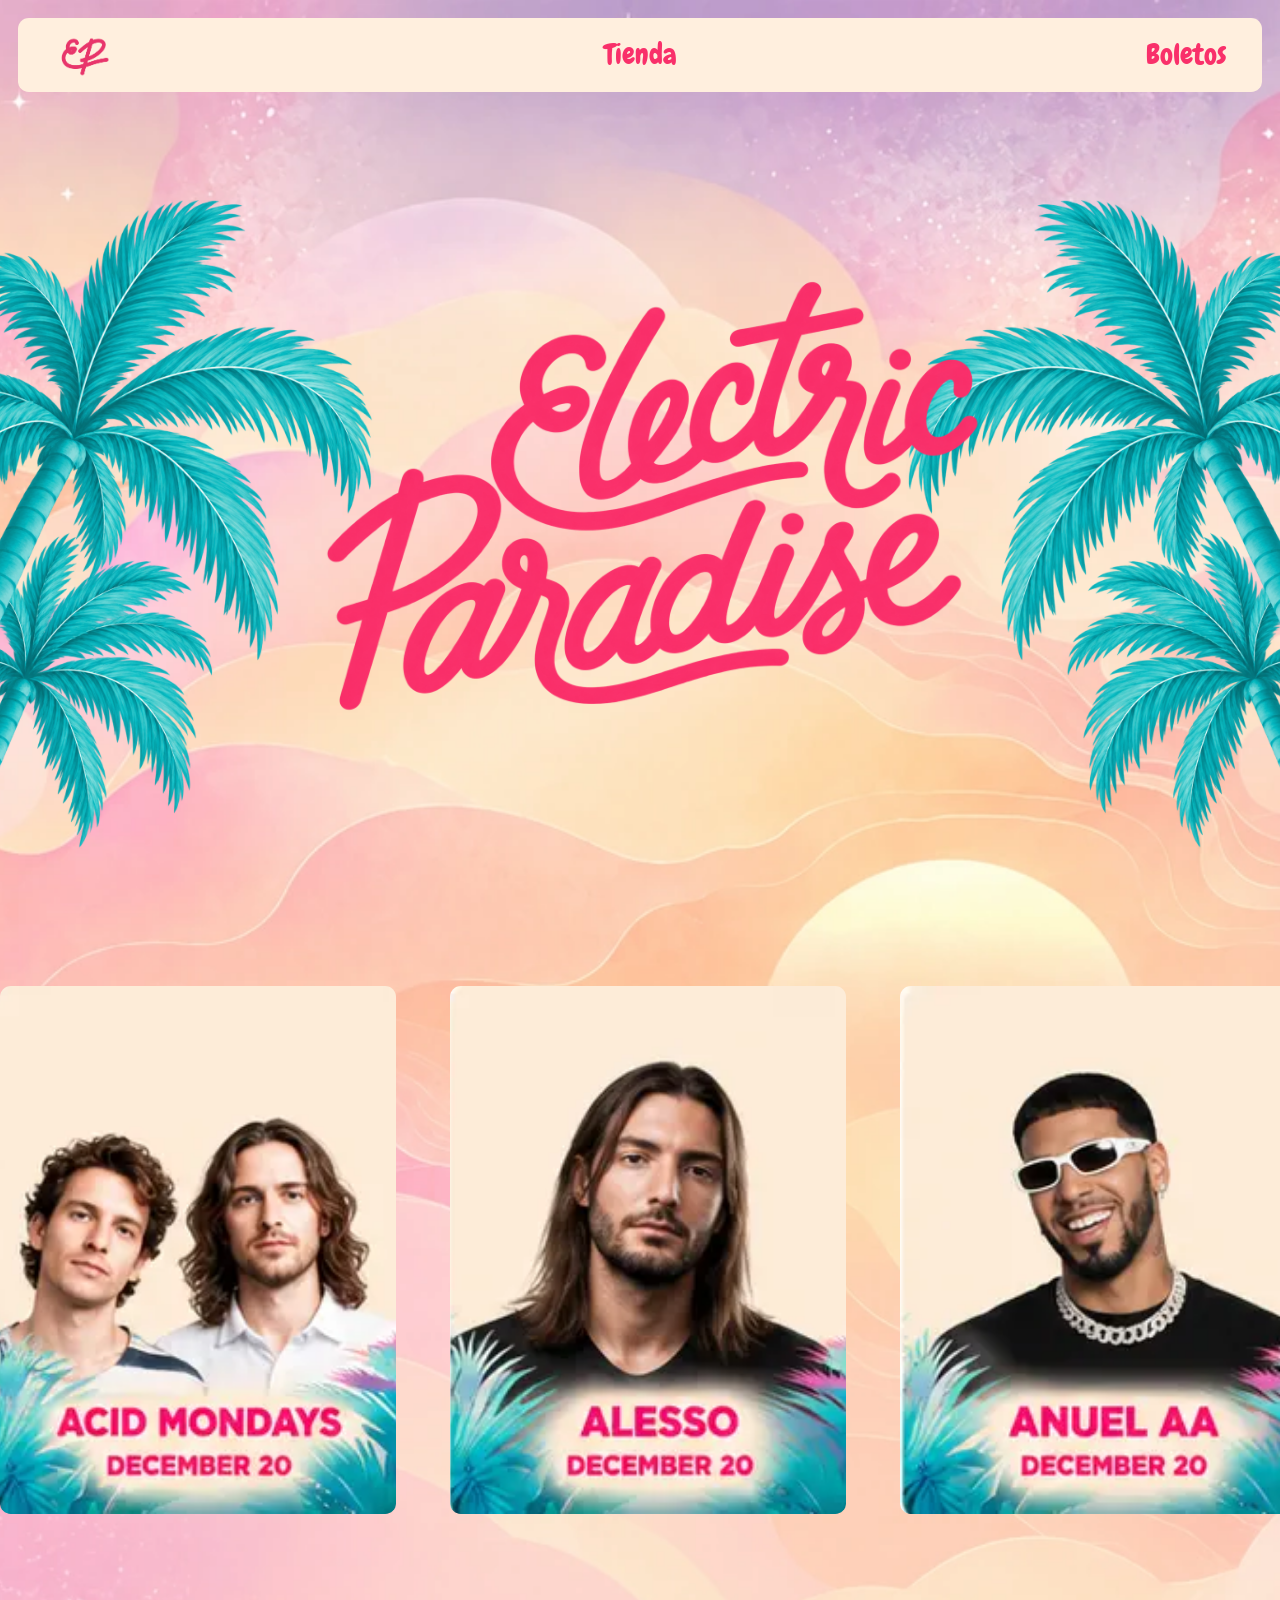
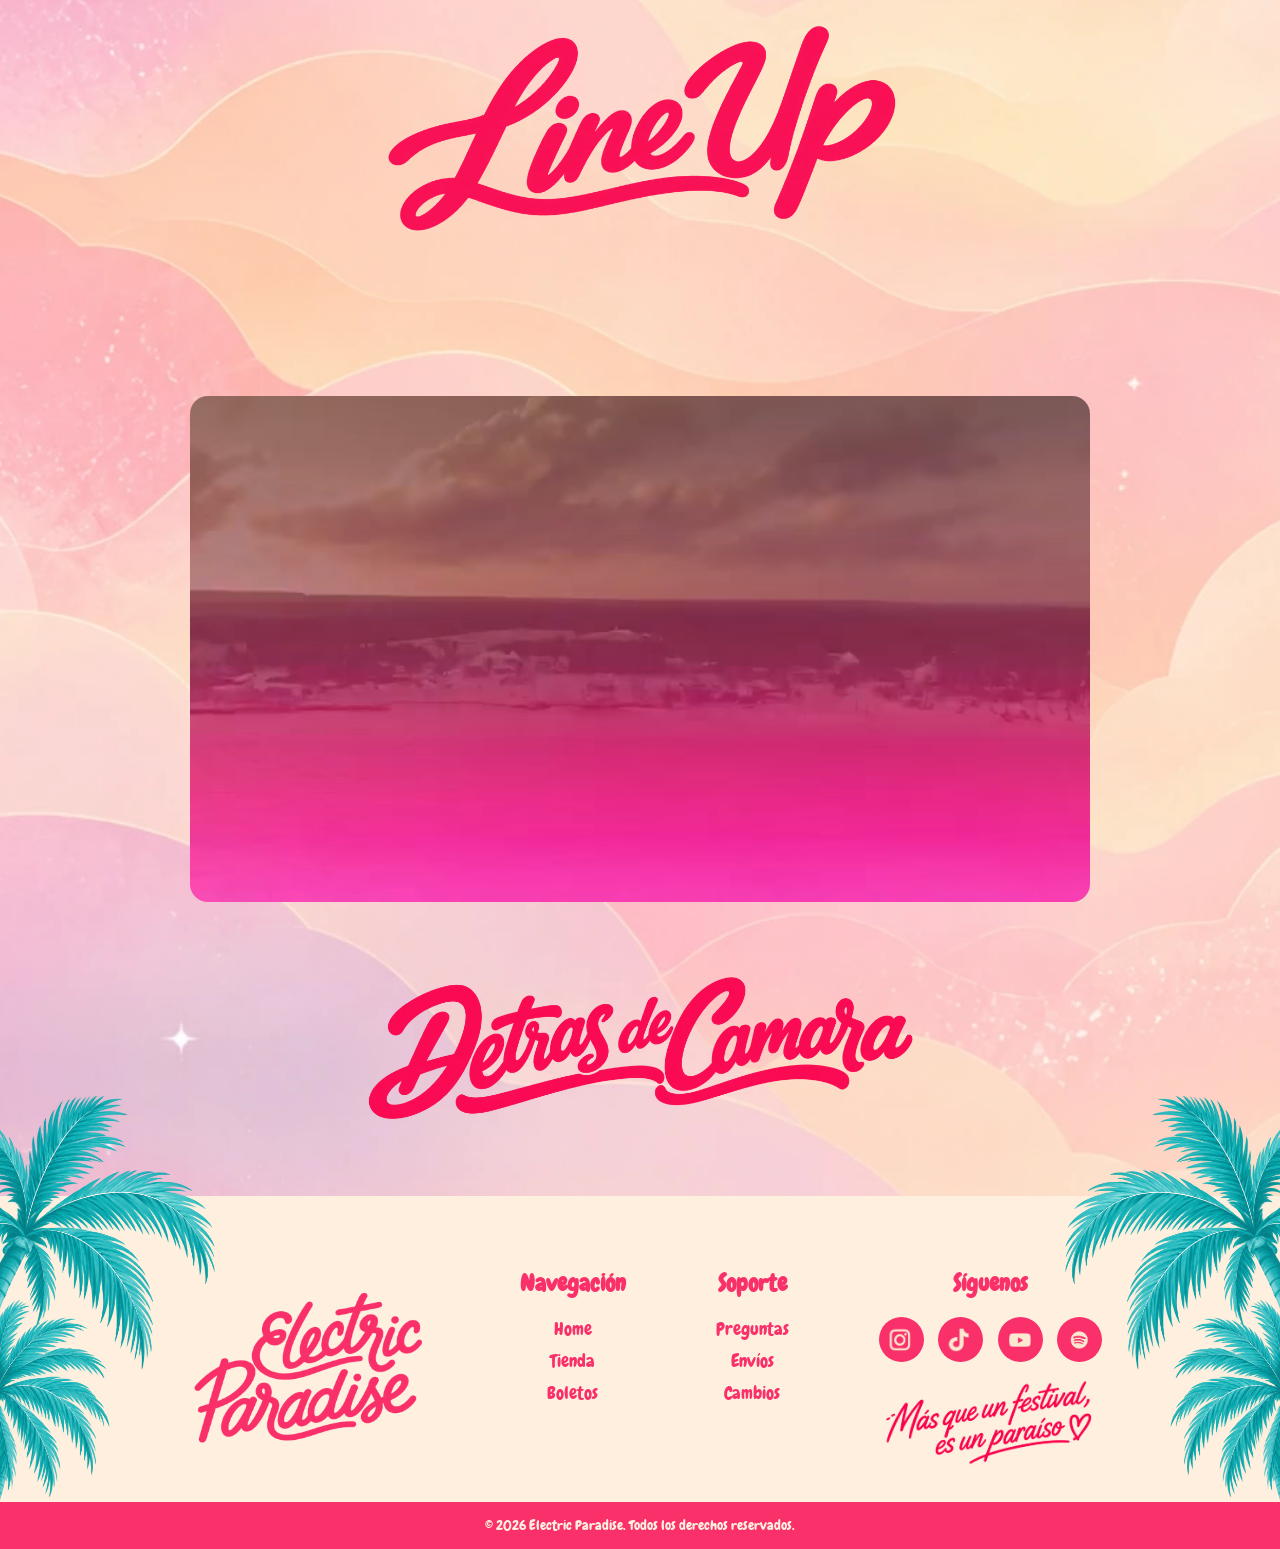
==== commit 393dcef7: "js de formulario" ====
--- a/index.html
+++ b/index.html
@@ -18,7 +18,7 @@
             <img src="MEDIA/IMG/Isologo_E.P.webp" alt="Electric Paradise">
          </a>
 
-         <nav>
+         <nav id="menu">
             <ul>
                 <li class="centro"><a href="tienda.html">Tienda</a></li>
                 <li><a href="boletos.html">Boletos</a></li>
@@ -128,6 +128,6 @@
 
 
 
-    
+    <script src="JS/script.js"></script>
 </body>
 </html>
--- a/CSS/style.css
+++ b/CSS/style.css
@@ -8,9 +8,8 @@
 
 @font-face {
     font-family: Chewy;
-    src: url(/Users/gabrielaalvarez/Desktop/WEB/Electric_Paradise/TIPO/Chewy-Regular.ttf);
-}
-
+    src: url(../TIPO/Chewy-Regular.ttf);
+}
 :root {
     --color-principal: #F9306A;
     --color-selec: #D30540;
@@ -495,7 +494,7 @@
     gap: 4rem;
     max-width: 70rem;
     margin: 0 auto;
-    padding: 5rem 0rem;
+    padding: 5rem 2rem;
 }
 
 .mapa {
@@ -762,6 +761,10 @@
         --espacio: 1.2rem;
     }
 
+    .header-tienda nav {
+        background-color: var(--color-principal);
+    }
+
     .HERO-tienda {
         padding: 14rem 1rem 13rem;
     }
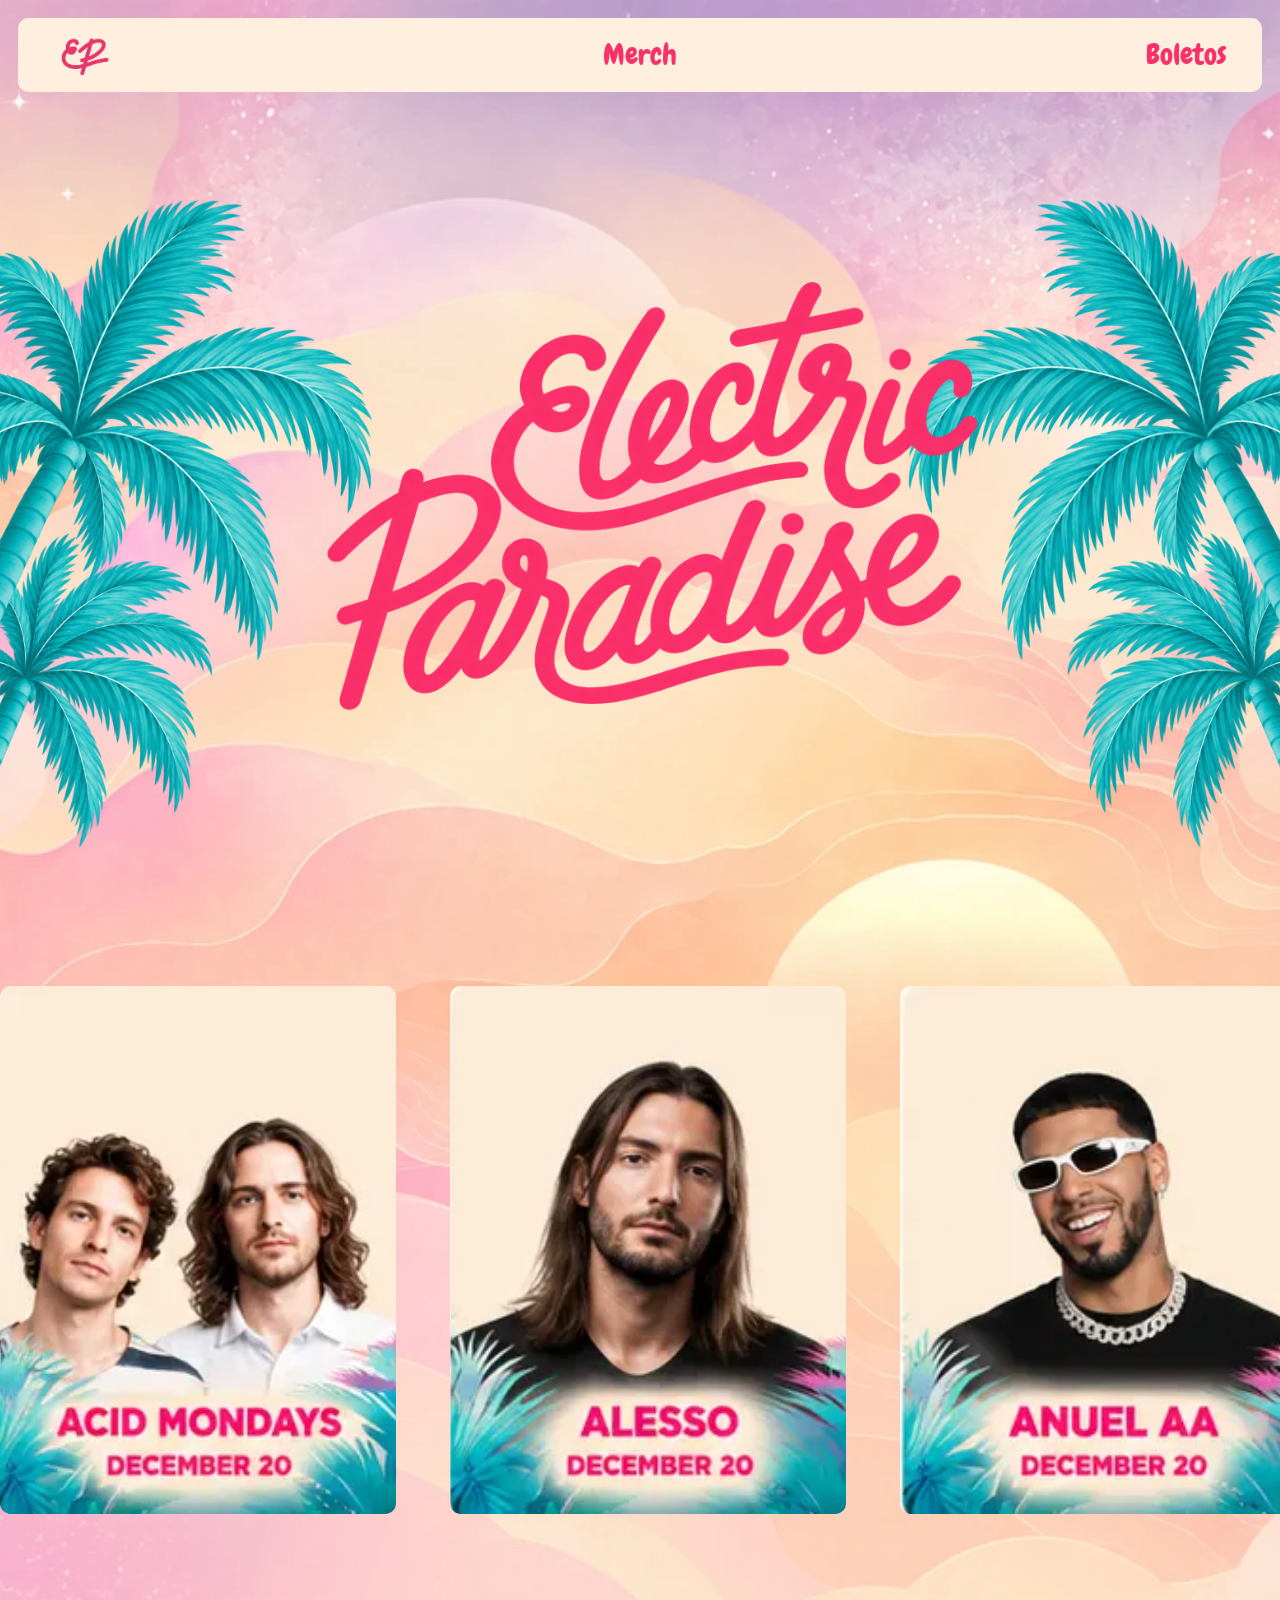
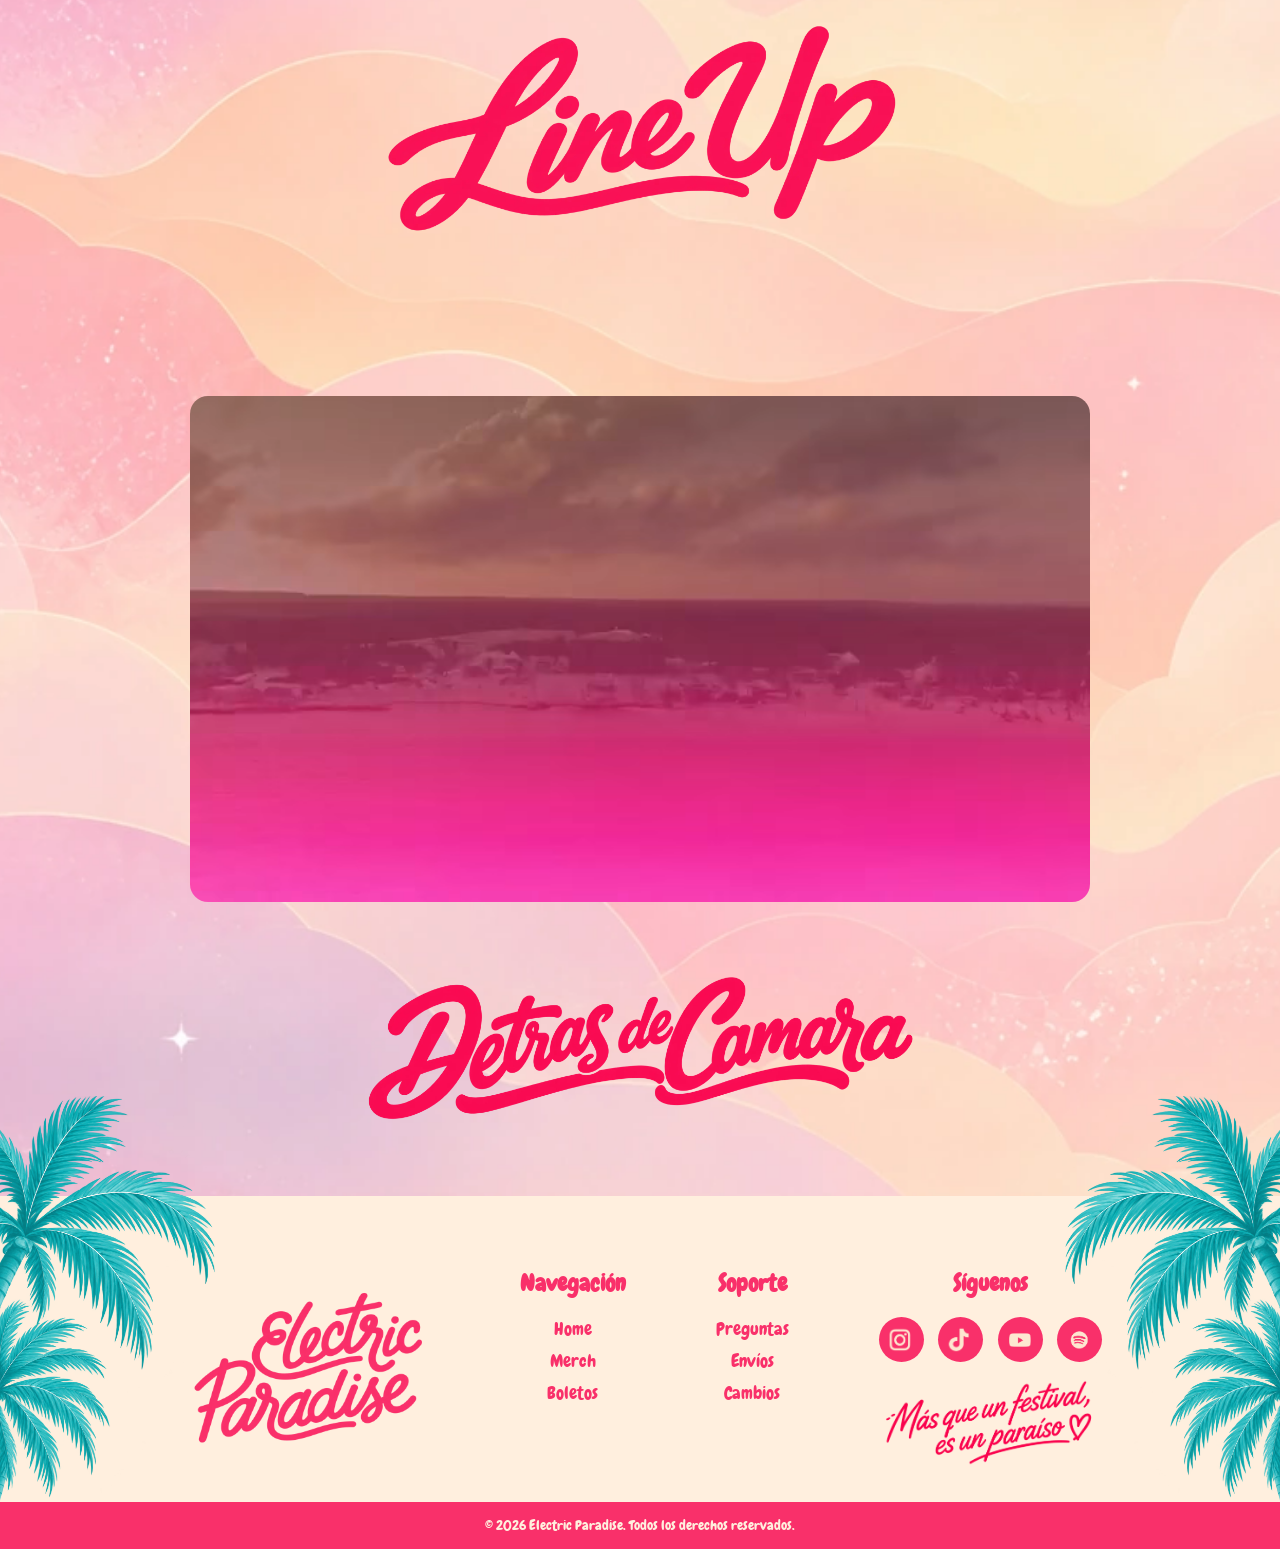
==== commit a090dfd8: "html del modal y cambie de tienda a merch" ====
--- a/index.html
+++ b/index.html
@@ -20,7 +20,7 @@
 
          <nav id="menu">
             <ul>
-                <li class="centro"><a href="tienda.html">Tienda</a></li>
+                <li class="centro"><a href="tienda.html">Merch</a></li>
                 <li><a href="boletos.html">Boletos</a></li>
             </ul>
          </nav>
@@ -88,7 +88,7 @@
                     <h3>Navegación</h3>
                     <ul>
                         <li><a href="index.html">Home</a></li>
-                        <li><a href="tienda.html">Tienda</a></li>
+                        <li><a href="tienda.html">Merch</a></li>
                         <li><a href="#">Boletos</a></li>
                     </ul>
                 </div>
